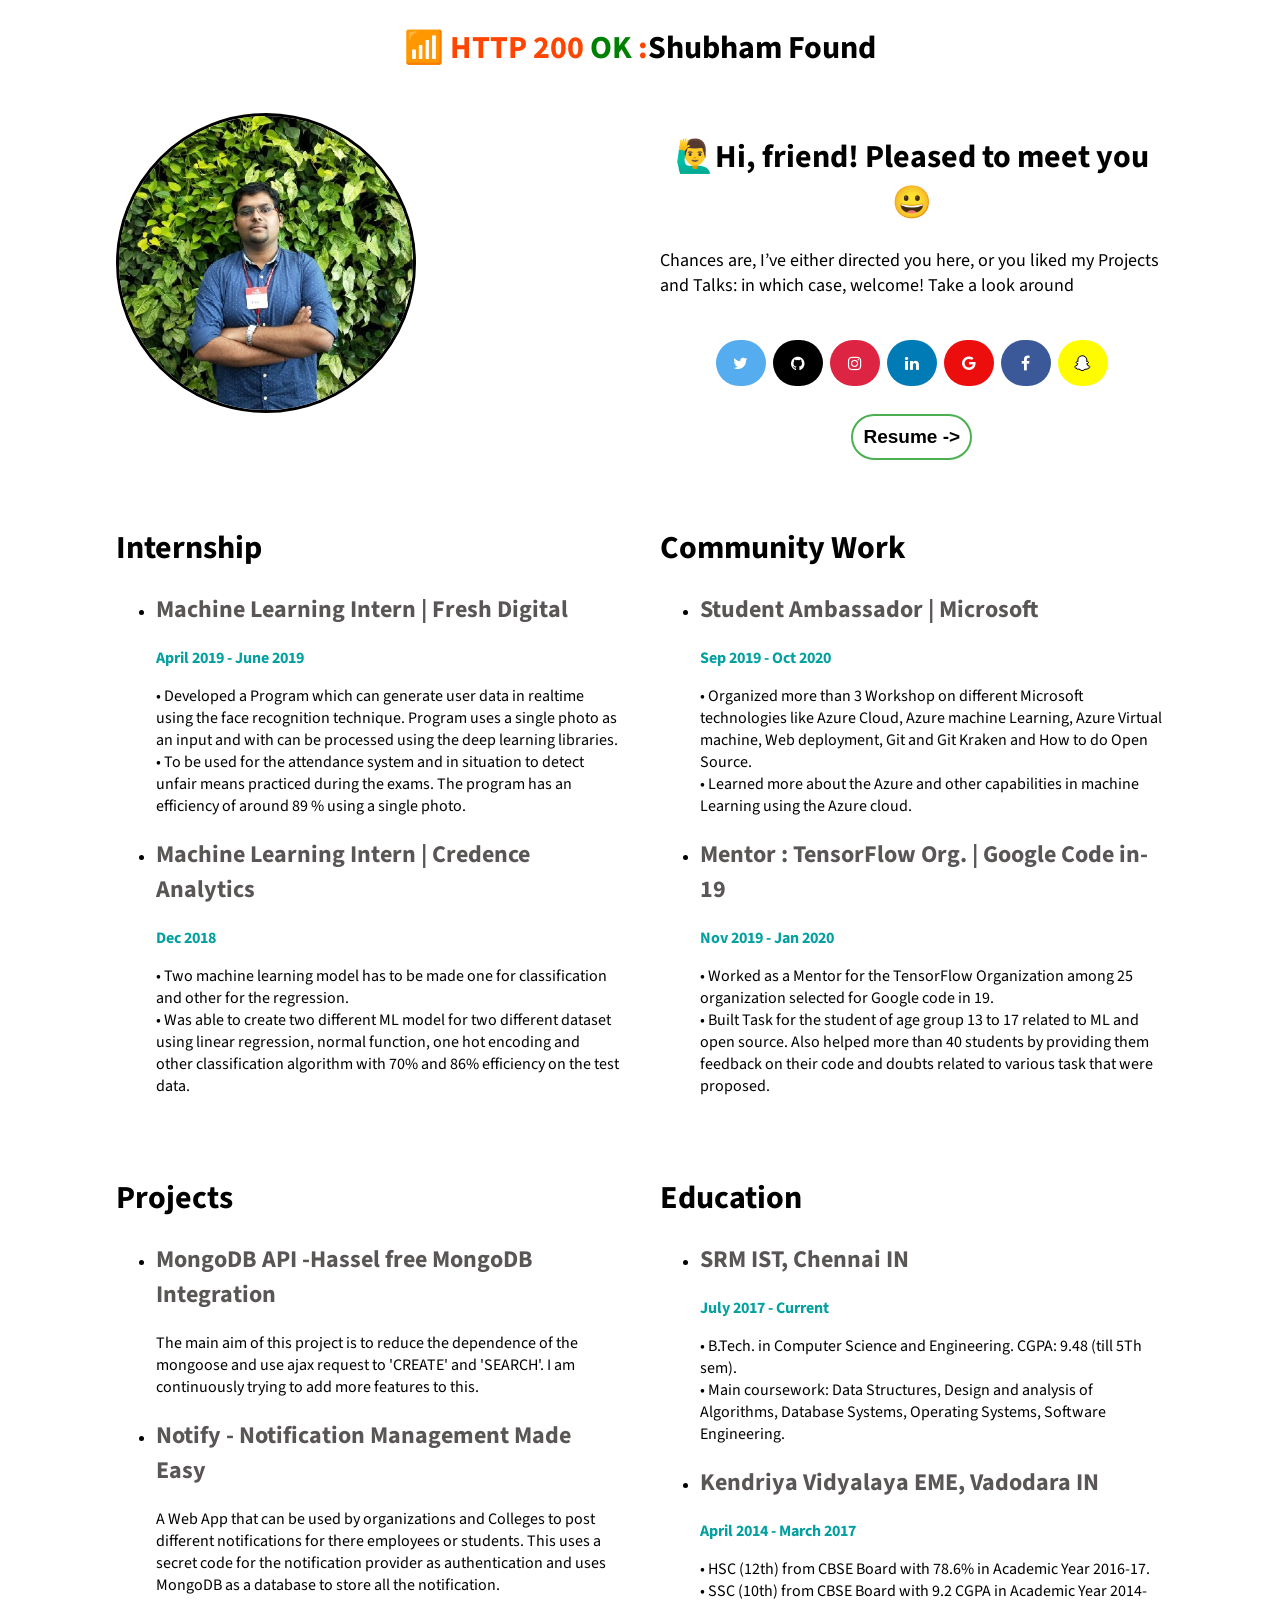
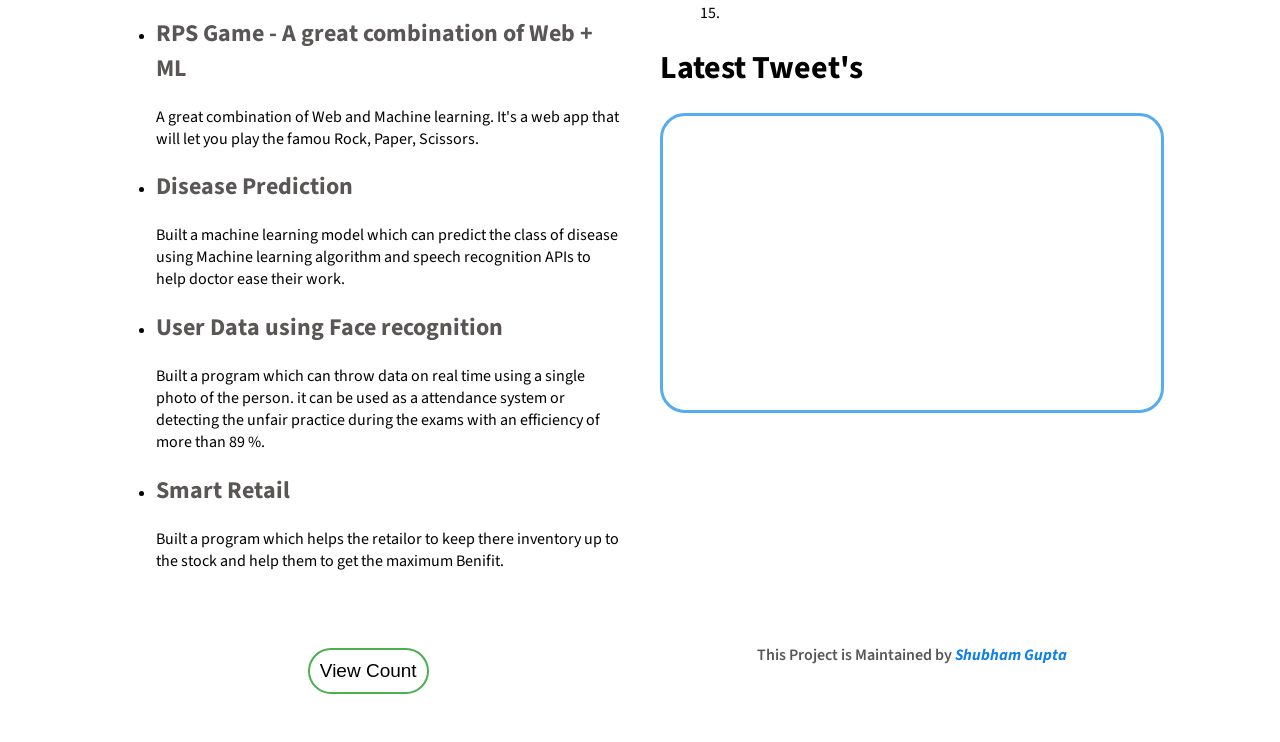
==== index.html @ 0e06b1d6 "Changes in the ui" ====
<!DOCTYPE html>
<html lang="en">

<head>
    <title> Shubham Gupta </title>
    <!-- meta tags-->
    <meta charset="UTF-8">
    <meta name="viewport" content="width=device-width, initial-scale=1.0">
    <meta name="google-site-verification" content="a5UndEMAn6W5lJwBcgR5Ch7mLyBsdJVBFI-fOVjQwQM" />
    <meta name="keywords"
        content="web development, web designing, Shubham Gupta, javascript, react, shubham15gupta09 , shubham15gupta9 , shubham15gupta0 ">
    <meta property="og:image" content="image-main.png">
    <meta name="author" content="Shubham Gupta">
    <meta property="og:title" content="Shubham Gupta" />
    <meta property="og:url" content="index.html" />
    <meta property="og:image" content="image-main.png" />
    <meta property="og:site_name" content="Shubham Gupta" />
    <meta property="og:description" content="Portfolio" />
    <!-- links-->
    <link rel="shortcut icon" href="images/image-main.png" type="image/x-icon">
    <link href="img/favicon.ico" type="image/x-icon" rel="shortcut icon" />
    <link rel="stylesheet" href="style.css" />
    <link rel="preconnect" href="https://fonts.gstatic.com">
    <link rel="stylesheet" href="https://cdnjs.cloudflare.com/ajax/libs/font-awesome/4.7.0/css/font-awesome.min.css" />
    <link rel="stylesheet"
        href="https://fonts.googleapis.com/css2?family=Source+Sans+Pro:ital,wght@0,200;0,300;0,400;0,600;0,700;0,900;1,200;1,300;1,400;1,600;1,700;1,900&display=swap" />
    <!-- scripts-->
    <script src="script.js"></script>
    <script async src="https://platform.twitter.com/widgets.js" charset="utf-8"></script>
</head>

<body>
    <div class="main">
        <!-- heading -->
        <div class="head">
            <h1><span style="color: orangered;">📶 HTTP 200 <span style="color: green;">OK</span> :</span>Shubham Found
            </h1>
        </div>
        <!-- Row ! -->
        <div class="row">
            <div class="column">
                <img class="image-main" src="image-main.png" alt="Shubham's Image" />
            </div>
            <div class="column">
                <div class="row">
                    <h1 style="align-items: center;text-align: center;" class="hi-firend">🙋‍♂️Hi, friend! Pleased to
                        meet you 😀</h1>
                    <p style="font-size: large;">Chances are, I’ve either directed you here, or you liked my Projects
                        and Talks: in
                        which case, welcome! Take a
                        look around</p>
                    <br />
                </div>
                <div class="row" style="align-items: center;text-align: center;">
                    <a href="https://twitter.com/shubham15gupta0" target="_blank" class="fa fa-twitter"></a>
                    <a href="https://github.com/shubham15gupta09" target="_blank" class="fa fa-github"></a>
                    <a href="https://www.instagram.com/shubham15gupta09/?hl=en" target="_blank"
                        class="fa fa-instagram"></a>
                    <a href="https://www.linkedin.com/in/shubham15gupta09/" target="_blank" class="fa fa-linkedin"></a>
                    <a href="mailto:shubham15gupta09@gmail.com" target="_blank" class="fa fa-google"></a>
                    <a href="https://www.facebook.com/shubham15gupta09/" target="_blank" class="fa fa-facebook"></a>
                    <a href="https://www.snapchat.com/add/shubham15gupta9" target="_blank"
                        class="fa fa-snapchat-ghost"></a>
                </div>
                <br />
                <div class="row" style="align-items: center;text-align: center;">
                    <a href="https://drive.google.com/file/d/1I-P7HNdcO9Sr2K6dnHz8FF6pgOJkamLp/view?usp=sharing"><button
                            target="_blank" class="button button1"><b>Resume -></b></button></a>
                </div>
            </div>
        </div>
        <!-- Row 2 -->
        <div class="row">
            <div class="column">
                <h1><b>Internship</b></h1>
                <ul>
                    <li>
                        <h2 class="p-head">Machine Learning Intern | Fresh Digital</h2>
                        <p class=" p-date"><b>April 2019 - June 2019</b></p>
                        <p>
                            • Developed a Program which can generate user data in realtime using the face
                            recognition technique.
                            Program uses a single photo as an input and with can be processed using the deep
                            learning
                            libraries.<br />• To be used for the attendance system and in situation to detect unfair
                            means practiced
                            during the exams. The program has an efficiency of around 89 % using a single photo.
                        </p>
                    </li>
                    <li>
                        <h2 class="p-head">Machine Learning Intern | Credence Analytics</h2>
                        <p class=" p-date"><b>Dec 2018</b></p>
                        <p>
                            • Two machine learning model has to be made one for classification
                            and other for the regression. <br />• Was able to create two
                            different ML model for two different dataset using linear
                            regression, normal function, one hot encoding and other
                            classification algorithm with 70% and 86% efficiency on the test
                            data.
                        </p>
                    </li>
                </ul>
            </div>
            <div class="column">
                <h1><b>Community Work</b></h1>
                <ul>
                    <li>
                        <h2 class="p-head">Student Ambassador | Microsoft</h2>
                        <p class=" p-date"><b>Sep 2019 - Oct 2020</b></p>
                        <p>
                            • Organized more than 3 Workshop on different Microsoft technologies
                            like Azure Cloud, Azure machine Learning, Azure Virtual machine, Web
                            deployment, Git and Git Kraken and How to do Open Source.<br />•
                            Learned more about the Azure and other capabilities in machine
                            Learning using the Azure cloud.
                        </p>
                    </li>
                    <li>
                        <h2 class="p-head">Mentor : TensorFlow Org. | Google Code in-19</h2>
                        <p class=" p-date"><b>Nov 2019 - Jan 2020</b></p>
                        <p>
                            • Worked as a Mentor for the TensorFlow Organization among 25
                            organization selected for Google code in 19.<br />• Built Task for
                            the student of age group 13 to 17 related to ML and open source.
                            Also helped more than 40 students by providing them feedback on
                            their code and doubts related to various task that were proposed.
                        </p>
                    </li>
                </ul>
            </div>
        </div>
        <!-- Row 3 -->
        <div class="row">
            <div class="column">
                <h1><b>Projects</b></h1>
                <ul>
                    <li>
                        <h2 class="p-head">MongoDB API -Hassel free MongoDB Integration </h2>
                        <p> The main aim of this project is to reduce the dependence of the mongoose and use ajax
                            request
                            to 'CREATE' and 'SEARCH'. I am continuously trying to add more features to this. </p>
                    </li>
                    <li>
                        <h2 class="p-head">Notify - Notification Management Made Easy</h2>
                        <p> A Web App that can be used by organizations and Colleges to post different notifications
                            for
                            there
                            employees or students. This uses a secret code for the notification provider as
                            authentication and uses
                            MongoDB as a database to store all the notification.</p>
                    </li>
                    <li>
                        <h2 class="p-head">RPS Game - A great combination of Web + ML</h2>
                        <p> A great combination of Web and Machine learning. It's a web app that will let you play
                            the
                            famou
                            Rock, Paper, Scissors.</p>
                    </li>
                    <li>
                        <h2 class="p-head">Disease Prediction </h2>
                        <p> Built a machine learning model which can predict the class of disease using Machine
                            learning
                            algorithm and speech recognition APIs to help doctor ease their work.</p>
                    </li>
                    <li>
                        <h2 class="p-head">User Data using Face recognition</h2>
                        <p> Built a program which can throw data on real time using a single photo of the person. it
                            can
                            be used as a
                            attendance system or detecting the unfair practice during the exams with an efficiency
                            of
                            more than 89 %.
                        </p>
                    </li>
                    <li>
                        <h2 class="p-head">Smart Retail</h2>
                        <p> Built a program which helps the retailor to keep there inventory up to the stock and
                            help
                            them to get the
                            maximum Benifit.</p>
                </ul>
            </div>
            <div class="column">
                <h1><b>Education</b></h1>
                <ul>
                    <li>
                        <h2 class="p-head">SRM IST, Chennai IN</h2>
                        <p class=" p-date"><b>July 2017 - Current</b></p>
                        <p>• B.Tech. in Computer Science and Engineering. CGPA: 9.48 (till 5Th sem).
                            <br>• Main coursework: Data Structures, Design and analysis of Algorithms, Database
                            Systems,
                            Operating Systems, Software Engineering.
                        </p>
                    </li>
                    <li>
                        <h2 class="p-head">Kendriya Vidyalaya EME, Vadodara IN</h2>
                        <p class=" p-date"><b>April 2014 - March 2017</b></p>
                        <p>• HSC (12th) from CBSE Board with 78.6% in Academic Year 2016-17.
                            <br>• SSC (10th) from CBSE Board with 9.2 CGPA in Academic Year 2014-15.</p>
                    </li>
                </ul>
                <h1><b>Latest Tweet's</b></h1>
                <div class="tweet tweet-condition-left">
                    <br>
                    <a class="twitter-timeline" href="https://twitter.com/shubham15gupta0" data-tweet-limit="10"
                        data-width="560"></a>
                </div>
            </div>
        </div>
        <!-- foot -->
        <div class="row foot">
            <div class="column">
                <div id="views" style=" font-weight: 600;text-align: center;">
                    <p class="p-head "><button onclick="fetchView()" class="button button1">View
                            Count</button></p>
                </div>
            </div>
            <div class="column">
                <p><span class="p-head" style="font-weight: 600;"><b></b>This Project is Maintained by
                        </b></span>
                    <span style="color:  rgb(18, 128, 231);"><i><b>Shubham Gupta</b></i></span>
                </p>
            </div>
        </div>
    </div>
</body>

</html>
---- style.css ----
@import url("https://fonts.googleapis.com/css2?family=Source+Sans+Pro:ital,wght@0,200;0,300;0,400;0,600;0,700;0,900;1,200;1,300;1,400;1,600;1,700;1,900&display=swap");

* {
  box-sizing: border-box;
}

html {
  scroll-behavior: smooth;
}

.p-date {
  color: rgb(2, 160, 160);
}

.p-head {
  color: rgb(90, 86, 86);
}

.head,
.foot {
  text-align: center;
}

.main {
  font-family: "Source Sans Pro", sans-serif;
  margin-left: 7%;
  margin-right: 7%;
  margin-top: 2%;
}

.column {
  float: left;
  width: 50%;
  padding: 20px;
  height: auto;
  align-items: center;
}

.row:after {
  content: "";
  display: table;
  clear: both;
}

.fa {
  padding: 15px;
  font-size: 20px;
  width: 50px;
  border-radius: 50px;
  text-align: center;
  text-decoration: none;
  margin: 2px 2px;
}

.fa:hover {
  opacity: 0.7;
}

.fa-facebook {
  background: #3b5998;
  color: white;
}
.fa-snapchat-ghost {
  background: #fffc00;
  color: white;
  text-shadow: -1px 0 black, 0 1px black, 1px 0 black, 0 -1px black;
}
.fa-twitter {
  background: #55acee;
  color: white;
}
.fa-google {
  background: #ec0d0d;
  color: white;
}
.fa-github {
  background: black;
  color: white;
}
.fa-linkedin {
  background: #007bb5;
  color: white;
}
.fa-instagram {
  background: rgb(221, 36, 67);
  color: white;
}
.image-main {
  width: 300px;
  border-radius: 50%;
  display: table-cell;
  vertical-align: middle;
  text-align: center;
  border: 3px solid black;
}
.button {
  background-color: #4caf50;
  border: none;
  color: white;
  padding: 10px 10px;
  text-align: center;
  text-decoration: none;
  display: inline-block;
  font-size: 19px;
  margin: 4px 2px;
  transition-duration: 0.4s;
  cursor: pointer;
}
.button1 {
  background-color: white;
  color: black;
  border-radius: 50px;
  border: 2px solid #4caf50;
}
.button1:hover {
  background-color: #4caf50;
  color: white;
}
.tweet {
  overflow-y: scroll;
  align-items: center;
  text-align: center;
  border-radius: 25px;
  overflow-y: scroll;
  border: 3px solid #55acee;
  height: 300px;
  width: auto;
  -ms-overflow-style: none;
  scrollbar-width: none;
}

.tweet::-webkit-scrollbar {
  display: none;
}

.tweet-condition-right {
  display: none;
}

.loader {
  border: 2px solid #f3f3f3;
  border-radius: 50%;
  border-top: 5px solid #3498db;
  width: 20px;
  height: 20px;
  -webkit-animation: spin 2s linear infinite;
  animation: spin 2s linear infinite;
}

@-webkit-keyframes spin {
  0% {
    -webkit-transform: rotate(0deg);
  }

  100% {
    -webkit-transform: rotate(360deg);
  }
}

@keyframes spin {
  0% {
    transform: rotate(0deg);
  }

  100% {
    transform: rotate(360deg);
  }
}

@media screen and (max-width: 600px) {
  .column {
    width: 100%;
  }

  .head {
    font-size: small;
  }

  .fa {
    padding: 10px;
    font-size: 15px;
    width: 40px;
    border-radius: 50px;
    text-align: center;
    text-decoration: none;
    margin: 2px 2px;
  }
  .hi-firend {
    font-size: x-large;
  }
  .main {
    margin-left: 2px;
    margin-right: 2px;
    margin-top: 1%;
  }
}
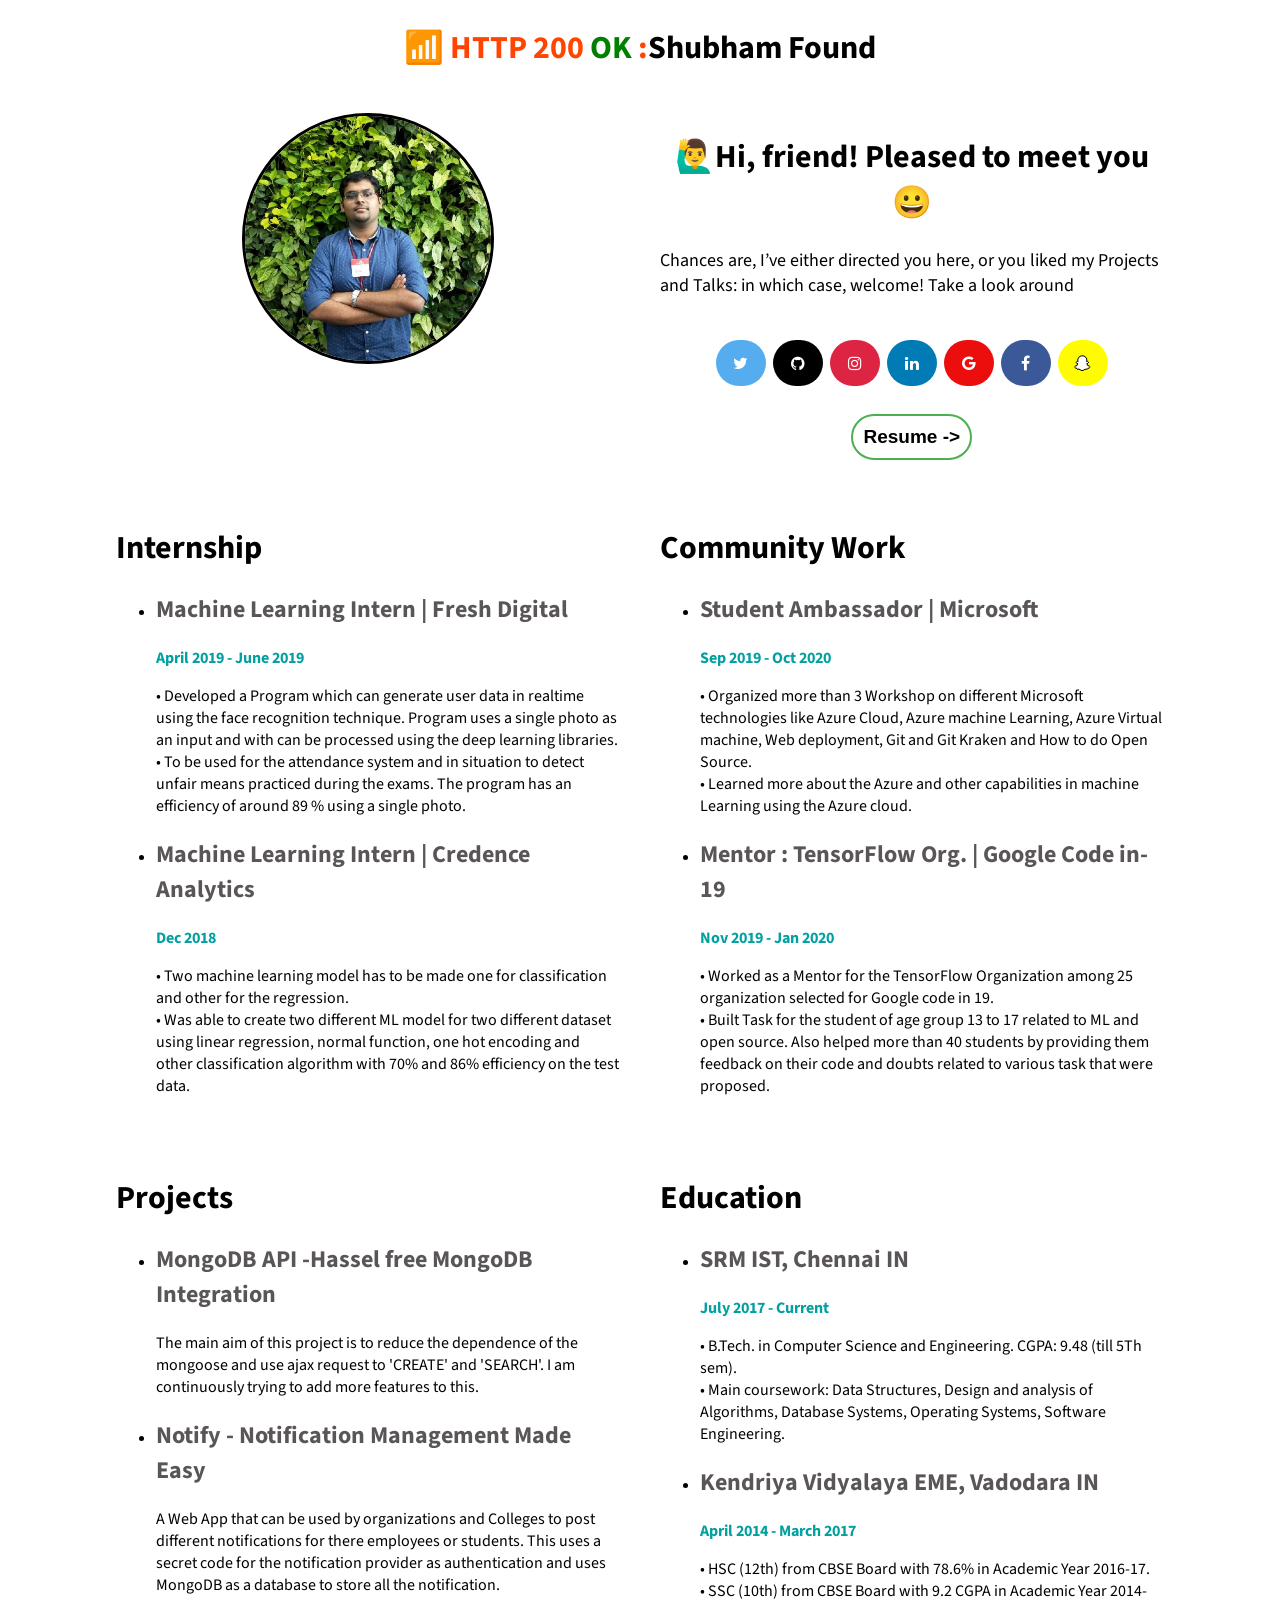
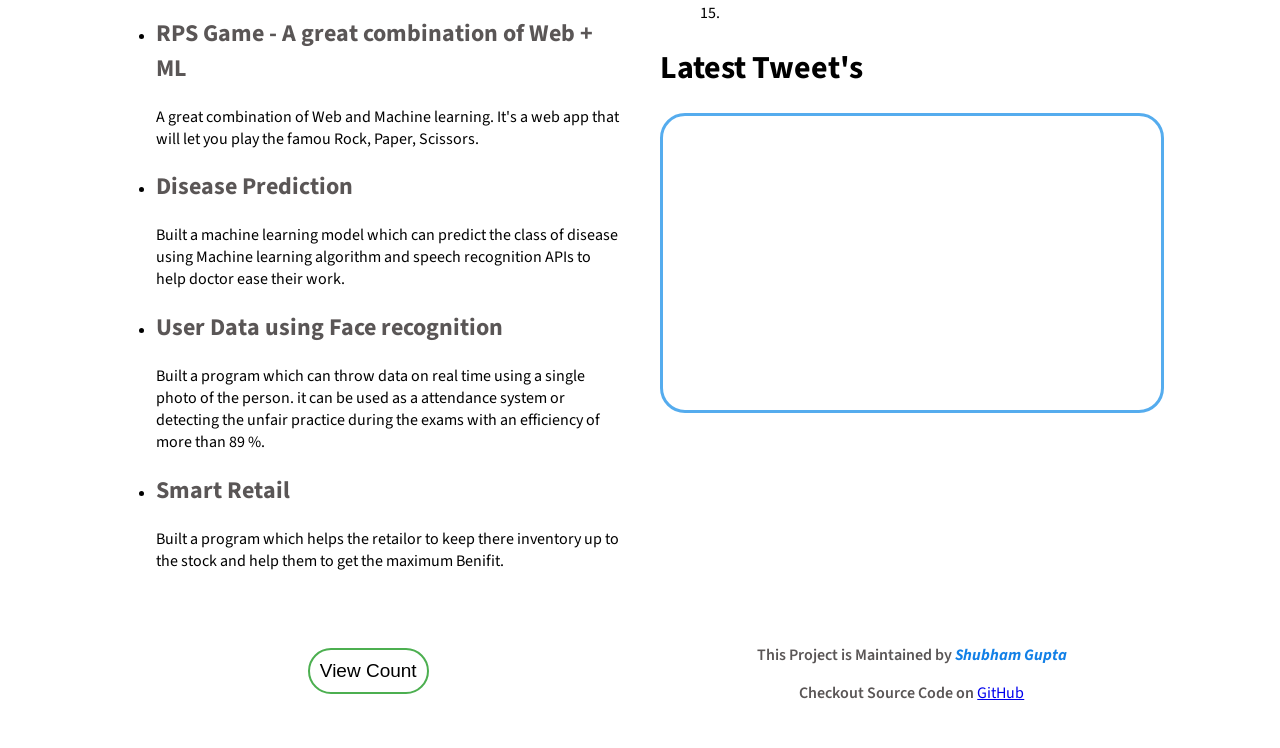
==== commit 4217a55c: "changes the last div" ====
--- a/index.html
+++ b/index.html
@@ -220,6 +220,11 @@
                         </b></span>
                     <span style="color:  rgb(18, 128, 231);"><i><b>Shubham Gupta</b></i></span>
                 </p>
+                <p><span class="p-head" style="font-weight: 600;"><b></b>Checkout Source Code on
+                        </b></span>
+                    <span style="color:  rgb(18, 128, 231);"><a href="https://github.com/shubham15gupta09/myWebsite"
+                            target="_blank">GitHub</a></span>
+                </p>
             </div>
         </div>
     </div>
--- a/style.css
+++ b/style.css
@@ -86,11 +86,11 @@
   color: white;
 }
 .image-main {
-  width: 300px;
   border-radius: 50%;
-  display: table-cell;
-  vertical-align: middle;
-  text-align: center;
+  display: block;
+  width: 50%;
+  margin-left: auto;
+  margin-right: auto;
   border: 3px solid black;
 }
 .button {
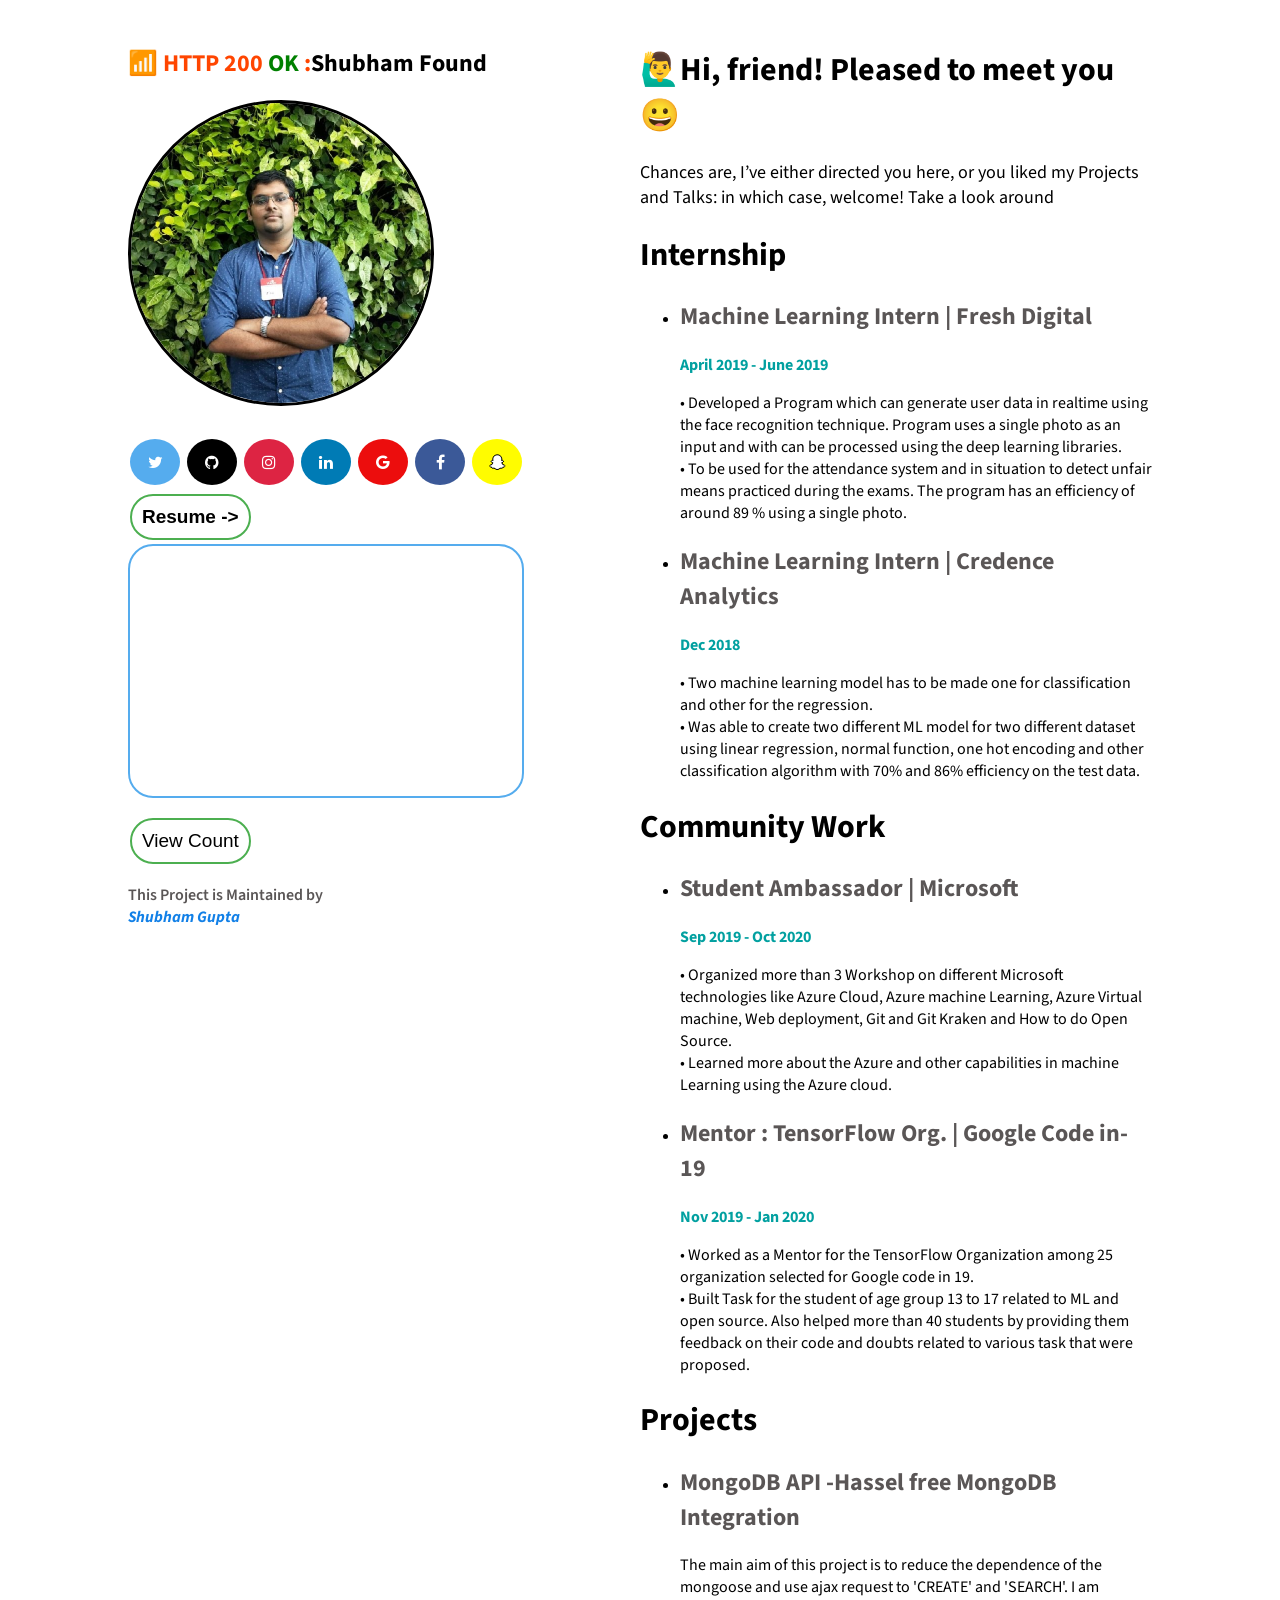
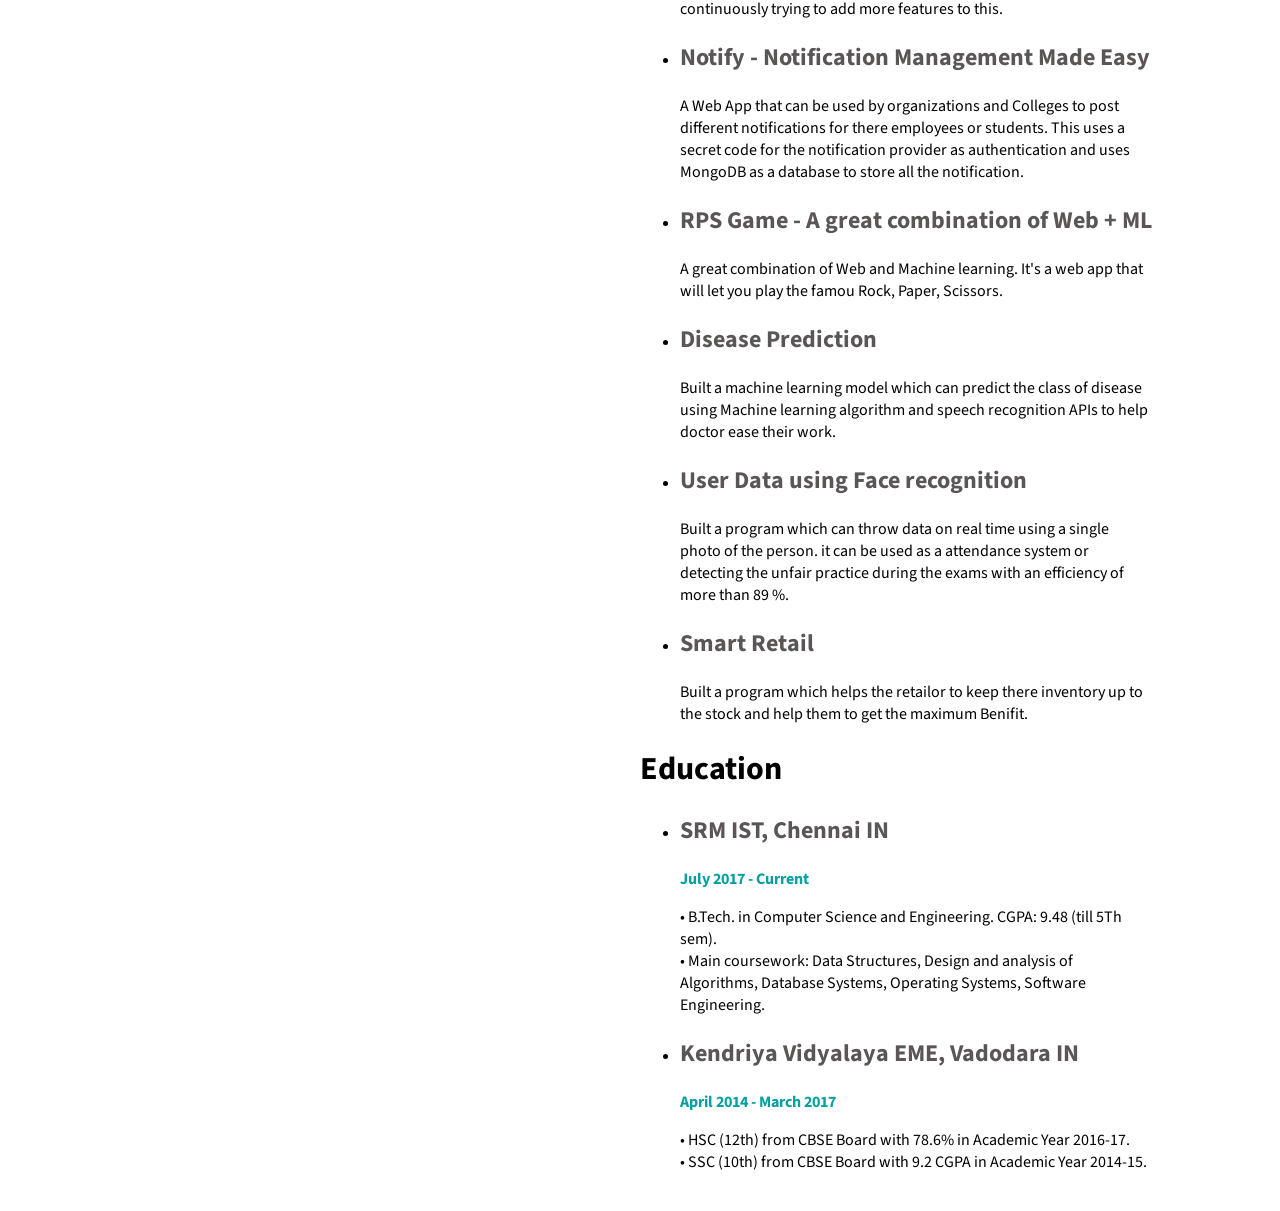
==== commit e6108750: "reverse back to old one" ====
--- a/index.html
+++ b/index.html
@@ -1,233 +1,234 @@
 <!DOCTYPE html>
-<html lang="en">
 
 <head>
-    <title> Shubham Gupta </title>
-    <!-- meta tags-->
-    <meta charset="UTF-8">
-    <meta name="viewport" content="width=device-width, initial-scale=1.0">
-    <meta name="google-site-verification" content="a5UndEMAn6W5lJwBcgR5Ch7mLyBsdJVBFI-fOVjQwQM" />
-    <meta name="keywords"
-        content="web development, web designing, Shubham Gupta, javascript, react, shubham15gupta09 , shubham15gupta9 , shubham15gupta0 ">
-    <meta property="og:image" content="image-main.png">
-    <meta name="author" content="Shubham Gupta">
-    <meta property="og:title" content="Shubham Gupta" />
-    <meta property="og:url" content="index.html" />
-    <meta property="og:image" content="image-main.png" />
-    <meta property="og:site_name" content="Shubham Gupta" />
-    <meta property="og:description" content="Portfolio" />
-    <!-- links-->
-    <link rel="shortcut icon" href="images/image-main.png" type="image/x-icon">
-    <link href="img/favicon.ico" type="image/x-icon" rel="shortcut icon" />
-    <link rel="stylesheet" href="style.css" />
-    <link rel="preconnect" href="https://fonts.gstatic.com">
-    <link rel="stylesheet" href="https://cdnjs.cloudflare.com/ajax/libs/font-awesome/4.7.0/css/font-awesome.min.css" />
-    <link rel="stylesheet"
-        href="https://fonts.googleapis.com/css2?family=Source+Sans+Pro:ital,wght@0,200;0,300;0,400;0,600;0,700;0,900;1,200;1,300;1,400;1,600;1,700;1,900&display=swap" />
-    <!-- scripts-->
-    <script src="script.js"></script>
-    <script async src="https://platform.twitter.com/widgets.js" charset="utf-8"></script>
+  <title> Shubham Gupta </title>
+  <meta charset="UTF-8">
+  <meta name="viewport" content="width=device-width, initial-scale=1.0">
+  <meta name="google-site-verification" content="a5UndEMAn6W5lJwBcgR5Ch7mLyBsdJVBFI-fOVjQwQM" />
+  <link rel="shortcut icon" href="images/image-main.png" type="image/x-icon">
+  <meta name="keywords"
+    content="web development, web designing, Shubham Gupta, javascript, react, freelancer, bengaluru, pune , india ">
+  <meta property="og:image" content="image-main.png">
+  <meta name="author" content="Shubham Gupta">
+  <meta property="og:title" content="Shubham Gupta" />
+  <meta property="og:url" content="index.html" />
+  <meta property="og:image" content="images/image-main.png" />
+  <meta property="og:site_name" content="Shubham Gupta" />
+  <meta property="og:description" content="Portfolio" />
+  <script src="./scripts/script.js"></script>
+  <link href="img/favicon.ico" type="image/x-icon" rel="shortcut icon" />
+  <link rel="stylesheet" href="styles/style.css" />
+  <link rel="preconnect" href="https://fonts.gstatic.com">
+  <link rel="stylesheet" href="https://cdnjs.cloudflare.com/ajax/libs/font-awesome/4.7.0/css/font-awesome.min.css" />
+  <link rel="stylesheet"
+    href="https://fonts.googleapis.com/css2?family=Source+Sans+Pro:ital,wght@0,200;0,300;0,400;0,600;0,700;0,900;1,200;1,300;1,400;1,600;1,700;1,900&display=swap" />
+  <script async src="https://platform.twitter.com/widgets.js" charset="utf-8"></script>
 </head>
 
 <body>
-    <div class="main">
-        <!-- heading -->
-        <div class="head">
-            <h1><span style="color: orangered;">📶 HTTP 200 <span style="color: green;">OK</span> :</span>Shubham Found
-            </h1>
-        </div>
-        <!-- Row ! -->
-        <div class="row">
-            <div class="column">
-                <img class="image-main" src="image-main.png" alt="Shubham's Image" />
-            </div>
-            <div class="column">
-                <div class="row">
-                    <h1 style="align-items: center;text-align: center;" class="hi-firend">🙋‍♂️Hi, friend! Pleased to
-                        meet you 😀</h1>
-                    <p style="font-size: large;">Chances are, I’ve either directed you here, or you liked my Projects
-                        and Talks: in
-                        which case, welcome! Take a
-                        look around</p>
-                    <br />
-                </div>
-                <div class="row" style="align-items: center;text-align: center;">
-                    <a href="https://twitter.com/shubham15gupta0" target="_blank" class="fa fa-twitter"></a>
-                    <a href="https://github.com/shubham15gupta09" target="_blank" class="fa fa-github"></a>
-                    <a href="https://www.instagram.com/shubham15gupta09/?hl=en" target="_blank"
-                        class="fa fa-instagram"></a>
-                    <a href="https://www.linkedin.com/in/shubham15gupta09/" target="_blank" class="fa fa-linkedin"></a>
-                    <a href="mailto:shubham15gupta09@gmail.com" target="_blank" class="fa fa-google"></a>
-                    <a href="https://www.facebook.com/shubham15gupta09/" target="_blank" class="fa fa-facebook"></a>
-                    <a href="https://www.snapchat.com/add/shubham15gupta9" target="_blank"
-                        class="fa fa-snapchat-ghost"></a>
-                </div>
-                <br />
-                <div class="row" style="align-items: center;text-align: center;">
-                    <a href="https://drive.google.com/file/d/1I-P7HNdcO9Sr2K6dnHz8FF6pgOJkamLp/view?usp=sharing"><button
-                            target="_blank" class="button button1"><b>Resume -></b></button></a>
-                </div>
-            </div>
-        </div>
-        <!-- Row 2 -->
-        <div class="row">
-            <div class="column">
-                <h1><b>Internship</b></h1>
-                <ul>
-                    <li>
-                        <h2 class="p-head">Machine Learning Intern | Fresh Digital</h2>
-                        <p class=" p-date"><b>April 2019 - June 2019</b></p>
-                        <p>
-                            • Developed a Program which can generate user data in realtime using the face
-                            recognition technique.
-                            Program uses a single photo as an input and with can be processed using the deep
-                            learning
-                            libraries.<br />• To be used for the attendance system and in situation to detect unfair
-                            means practiced
-                            during the exams. The program has an efficiency of around 89 % using a single photo.
-                        </p>
-                    </li>
-                    <li>
-                        <h2 class="p-head">Machine Learning Intern | Credence Analytics</h2>
-                        <p class=" p-date"><b>Dec 2018</b></p>
-                        <p>
-                            • Two machine learning model has to be made one for classification
-                            and other for the regression. <br />• Was able to create two
-                            different ML model for two different dataset using linear
-                            regression, normal function, one hot encoding and other
-                            classification algorithm with 70% and 86% efficiency on the test
-                            data.
-                        </p>
-                    </li>
-                </ul>
-            </div>
-            <div class="column">
-                <h1><b>Community Work</b></h1>
-                <ul>
-                    <li>
-                        <h2 class="p-head">Student Ambassador | Microsoft</h2>
-                        <p class=" p-date"><b>Sep 2019 - Oct 2020</b></p>
-                        <p>
-                            • Organized more than 3 Workshop on different Microsoft technologies
-                            like Azure Cloud, Azure machine Learning, Azure Virtual machine, Web
-                            deployment, Git and Git Kraken and How to do Open Source.<br />•
-                            Learned more about the Azure and other capabilities in machine
-                            Learning using the Azure cloud.
-                        </p>
-                    </li>
-                    <li>
-                        <h2 class="p-head">Mentor : TensorFlow Org. | Google Code in-19</h2>
-                        <p class=" p-date"><b>Nov 2019 - Jan 2020</b></p>
-                        <p>
-                            • Worked as a Mentor for the TensorFlow Organization among 25
-                            organization selected for Google code in 19.<br />• Built Task for
-                            the student of age group 13 to 17 related to ML and open source.
-                            Also helped more than 40 students by providing them feedback on
-                            their code and doubts related to various task that were proposed.
-                        </p>
-                    </li>
-                </ul>
-            </div>
-        </div>
-        <!-- Row 3 -->
-        <div class="row">
-            <div class="column">
-                <h1><b>Projects</b></h1>
-                <ul>
-                    <li>
-                        <h2 class="p-head">MongoDB API -Hassel free MongoDB Integration </h2>
-                        <p> The main aim of this project is to reduce the dependence of the mongoose and use ajax
-                            request
-                            to 'CREATE' and 'SEARCH'. I am continuously trying to add more features to this. </p>
-                    </li>
-                    <li>
-                        <h2 class="p-head">Notify - Notification Management Made Easy</h2>
-                        <p> A Web App that can be used by organizations and Colleges to post different notifications
-                            for
-                            there
-                            employees or students. This uses a secret code for the notification provider as
-                            authentication and uses
-                            MongoDB as a database to store all the notification.</p>
-                    </li>
-                    <li>
-                        <h2 class="p-head">RPS Game - A great combination of Web + ML</h2>
-                        <p> A great combination of Web and Machine learning. It's a web app that will let you play
-                            the
-                            famou
-                            Rock, Paper, Scissors.</p>
-                    </li>
-                    <li>
-                        <h2 class="p-head">Disease Prediction </h2>
-                        <p> Built a machine learning model which can predict the class of disease using Machine
-                            learning
-                            algorithm and speech recognition APIs to help doctor ease their work.</p>
-                    </li>
-                    <li>
-                        <h2 class="p-head">User Data using Face recognition</h2>
-                        <p> Built a program which can throw data on real time using a single photo of the person. it
-                            can
-                            be used as a
-                            attendance system or detecting the unfair practice during the exams with an efficiency
-                            of
-                            more than 89 %.
-                        </p>
-                    </li>
-                    <li>
-                        <h2 class="p-head">Smart Retail</h2>
-                        <p> Built a program which helps the retailor to keep there inventory up to the stock and
-                            help
-                            them to get the
-                            maximum Benifit.</p>
-                </ul>
-            </div>
-            <div class="column">
-                <h1><b>Education</b></h1>
-                <ul>
-                    <li>
-                        <h2 class="p-head">SRM IST, Chennai IN</h2>
-                        <p class=" p-date"><b>July 2017 - Current</b></p>
-                        <p>• B.Tech. in Computer Science and Engineering. CGPA: 9.48 (till 5Th sem).
-                            <br>• Main coursework: Data Structures, Design and analysis of Algorithms, Database
-                            Systems,
-                            Operating Systems, Software Engineering.
-                        </p>
-                    </li>
-                    <li>
-                        <h2 class="p-head">Kendriya Vidyalaya EME, Vadodara IN</h2>
-                        <p class=" p-date"><b>April 2014 - March 2017</b></p>
-                        <p>• HSC (12th) from CBSE Board with 78.6% in Academic Year 2016-17.
-                            <br>• SSC (10th) from CBSE Board with 9.2 CGPA in Academic Year 2014-15.</p>
-                    </li>
-                </ul>
-                <h1><b>Latest Tweet's</b></h1>
-                <div class="tweet tweet-condition-left">
-                    <br>
-                    <a class="twitter-timeline" href="https://twitter.com/shubham15gupta0" data-tweet-limit="10"
-                        data-width="560"></a>
-                </div>
-            </div>
-        </div>
-        <!-- foot -->
-        <div class="row foot">
-            <div class="column">
-                <div id="views" style=" font-weight: 600;text-align: center;">
-                    <p class="p-head "><button onclick="fetchView()" class="button button1">View
-                            Count</button></p>
-                </div>
-            </div>
-            <div class="column">
-                <p><span class="p-head" style="font-weight: 600;"><b></b>This Project is Maintained by
-                        </b></span>
-                    <span style="color:  rgb(18, 128, 231);"><i><b>Shubham Gupta</b></i></span>
-                </p>
-                <p><span class="p-head" style="font-weight: 600;"><b></b>Checkout Source Code on
-                        </b></span>
-                    <span style="color:  rgb(18, 128, 231);"><a href="https://github.com/shubham15gupta09/myWebsite"
-                            target="_blank">GitHub</a></span>
-                </p>
-            </div>
-        </div>
-    </div>
+  <!--Left content - start-->
+  <div class="left">
+    <!--About - start-->
+    <div class="about">
+      <h2>
+        <span style="color: orangered;">📶 HTTP 200 <span style="color: green;">OK</span> :</span>Shubham Found
+      </h2>
+    </div>
+    <!--About - ends-->
+    <!--Image - start-->
+    <div class="image">
+      <img class="image-main" src="images/image-main.png" alt="Shubham's Image" />
+    </div>
+    <!--Image - ends-->
+    <br>
+    <!--contact - start-->
+    <div class="contact">
+      <a href="https://twitter.com/shubham15gupta0" target="_blank" class="fa fa-twitter"></a>
+      <a href="https://github.com/shubham15gupta09" target="_blank" class="fa fa-github"></a>
+      <a href="https://www.instagram.com/shubham15gupta09/?hl=en" target="_blank" class="fa fa-instagram"></a>
+      <a href="https://www.linkedin.com/in/shubham15gupta09/" target="_blank" class="fa fa-linkedin"></a>
+      <a href="mailto:shubham15gupta09@gmail.com" class="fa fa-google"></a>
+      <a href="https://www.facebook.com/shubham15gupta09/" class="fa fa-facebook"></a>
+      <a href="https://www.snapchat.com/add/shubham15gupta9" class="fa fa-snapchat-ghost"></a>
+      <br>
+      <a href="https://drive.google.com/file/d/1I-P7HNdcO9Sr2K6dnHz8FF6pgOJkamLp/view?usp=sharing"><button
+          target="_blank" class="button button1"><b>Resume -></b></button></a>
+    </div>
+    <!--contact - ends-->
+
+    <!--Tweet start-->
+    <div class="tweet tweet-condition-left">
+      <br>
+      <a class="twitter-timeline" href="https://twitter.com/shubham15gupta0" data-tweet-limit="10" data-width="399"></a>
+      <br>
+    </div>
+    <!--Tweet ends-->
+    <!--manage start-->
+    <div class="manage-left">
+      <div id="views" style=" font-weight: 600;">
+        <p class="p-head "><button onclick="fetchView()" class="button button1">View Count</button></p>
+      </div>
+      <p><span class="p-head" style="font-weight: 600;"><b></b>This Project is Maintained by </b></span>
+        <br /><span style="color:  rgb(18, 128, 231);"><i><b>Shubham Gupta</b></i></span>
+      </p>
+    </div>
+    <!--manage ends-->
+
+  </div>
+  <!--Left content - ends-->
+  <!------------------------------------------------------------------->
+  <!-- right content - starts-->
+  <div class="right">
+    <!--about - ends-->
+    <div class="about">
+      <h1>🙋‍♂️Hi, friend! Pleased to meet you 😀</h1>
+      <p style="font-size: large;">Chances are, I’ve either directed you here, or you liked my Projects and Talks: in
+        which case, welcome! Take a
+        look around</p>
+    </div>
+    <!--about - ends-->
+    <!--Internship - start-->
+    <div class="internship">
+      <h1><b>Internship</b></h1>
+      <ul>
+        <li>
+          <h2 class="p-head">Machine Learning Intern | Fresh Digital</h2>
+          <p class=" p-date"><b>April 2019 - June 2019</b></p>
+          <p>
+            • Developed a Program which can generate user data in realtime using the face recognition technique.
+            Program uses a single photo as an input and with can be processed using the deep learning
+            libraries.<br />• To be used for the attendance system and in situation to detect unfair means practiced
+            during the exams. The program has an efficiency of around 89 % using a single photo.
+          </p>
+        </li>
+        <li>
+          <h2 class="p-head">Machine Learning Intern | Credence Analytics</h2>
+          <p class=" p-date"><b>Dec 2018</b></p>
+          <p>
+            • Two machine learning model has to be made one for classification
+            and other for the regression. <br />• Was able to create two
+            different ML model for two different dataset using linear
+            regression, normal function, one hot encoding and other
+            classification algorithm with 70% and 86% efficiency on the test
+            data.
+          </p>
+        </li>
+      </ul>
+    </div>
+    <!--Internship - ends-->
+    <!--Community Work - start-->
+    <div class="community">
+      <h1><b>Community Work</b></h1>
+      <ul>
+        <li>
+          <h2 class="p-head">Student Ambassador | Microsoft</h2>
+          <p class=" p-date"><b>Sep 2019 - Oct 2020</b></p>
+          <p>
+            • Organized more than 3 Workshop on different Microsoft technologies
+            like Azure Cloud, Azure machine Learning, Azure Virtual machine, Web
+            deployment, Git and Git Kraken and How to do Open Source.<br />•
+            Learned more about the Azure and other capabilities in machine
+            Learning using the Azure cloud.
+          </p>
+        </li>
+        <li>
+          <h2 class="p-head">Mentor : TensorFlow Org. | Google Code in-19</h2>
+          <p class=" p-date"><b>Nov 2019 - Jan 2020</b></p>
+          <p>
+            • Worked as a Mentor for the TensorFlow Organization among 25
+            organization selected for Google code in 19.<br />• Built Task for
+            the student of age group 13 to 17 related to ML and open source.
+            Also helped more than 40 students by providing them feedback on
+            their code and doubts related to various task that were proposed.
+          </p>
+        </li>
+      </ul>
+    </div>
+    <!--Community Work - ends-->
+    <!--Project - start-->
+    <div class="project">
+      <h1><b>Projects</b></h1>
+      <ul>
+        <li>
+          <h2 class="p-head">MongoDB API -Hassel free MongoDB Integration </h2>
+          <p> The main aim of this project is to reduce the dependence of the mongoose and use ajax request
+            to 'CREATE' and 'SEARCH'. I am continuously trying to add more features to this. </p>
+        </li>
+        <li>
+          <h2 class="p-head">Notify - Notification Management Made Easy</h2>
+          <p> A Web App that can be used by organizations and Colleges to post different notifications for there
+            employees or students. This uses a secret code for the notification provider as authentication and uses
+            MongoDB as a database to store all the notification.</p>
+        </li>
+        <li>
+          <h2 class="p-head">RPS Game - A great combination of Web + ML</h2>
+          <p> A great combination of Web and Machine learning. It's a web app that will let you play the famou
+            Rock, Paper, Scissors.</p>
+        </li>
+        <li>
+          <h2 class="p-head">Disease Prediction </h2>
+          <p> Built a machine learning model which can predict the class of disease using Machine learning
+            algorithm and speech recognition APIs to help doctor ease their work.</p>
+        </li>
+        <li>
+          <h2 class="p-head">User Data using Face recognition</h2>
+          <p> Built a program which can throw data on real time using a single photo of the person. it can be used as a
+            attendance system or detecting the unfair practice during the exams with an efficiency of more than 89 %.
+          </p>
+        </li>
+        <li>
+          <h2 class="p-head">Smart Retail</h2>
+          <p> Built a program which helps the retailor to keep there inventory up to the stock and help them to get the
+            maximum Benifit.</p>
+      </ul>
+    </div>
+    <!--Project- ends-->
+    <!--Education - start-->
+    <div class="education">
+      <h1><b>Education</b></h1>
+      <ul>
+        <li>
+          <h2 class="p-head">SRM IST, Chennai IN</h2>
+          <p class=" p-date"><b>July 2017 - Current</b></p>
+          <p>• B.Tech. in Computer Science and Engineering. CGPA: 9.48 (till 5Th sem).
+            <br>• Main coursework: Data Structures, Design and analysis of Algorithms, Database Systems,
+            Operating Systems, Software Engineering.
+          </p>
+        </li>
+        <li>
+          <h2 class="p-head">Kendriya Vidyalaya EME, Vadodara IN</h2>
+          <p class=" p-date"><b>April 2014 - March 2017</b></p>
+          <p>• HSC (12th) from CBSE Board with 78.6% in Academic Year 2016-17.
+            <br>• SSC (10th) from CBSE Board with 9.2 CGPA in Academic Year 2014-15.</p>
+        </li>
+      </ul>
+    </div>
+    <!--Education - ends-->
+    <!--Tweet start-->
+    <div class="tweet-condition-right">
+      <h1><b>Latest Tweet's</b></h1>
+      <div class="tweet tweet-condition-right">
+        <a class="twitter-timeline" href="https://twitter.com/shubham15gupta0" data-tweet-limit="10"
+          data-width="399"></a>
+      </div>
+    </div>
+    <!--Tweet ends-->
+    <br />
+    <!--manage start-->
+    <div class="manage-right">
+      <div id="views" style=" font-weight: 600;">
+        <p class="p-head "><button onclick="fetchView()" class="button button1">View Count</button></p>
+      </div>
+      <p><span class="p-head" style="font-weight: 600;"><b></b>This Project is Maintained by </b></span>
+        <br /><span style="color:  rgb(18, 128, 231);"><i><b>Shubham Gupta</b></i></span>
+      </p>
+    </div>
+    <!--manage ends-->
+  </div>
+  <!-- right content - ends-->
+  <button onclick="topFunction()" id="myBtn" title="Go to top">Top</button>
+  <script src="./scripts/script.js"></script>
+  <br />
 </body>
 
 </html>
--- a/styles/style.css
+++ b/styles/style.css
@@ -0,0 +1,219 @@
+@import url("https://fonts.googleapis.com/css2?family=Source+Sans+Pro:ital,wght@0,200;0,300;0,400;0,600;0,700;0,900;1,200;1,300;1,400;1,600;1,700;1,900&display=swap");
+
+html {
+  scroll-behavior: smooth;
+}
+body {
+  font-family: "Source Sans Pro", sans-serif;
+  margin-top: 2%;
+  margin-left: 10%;
+  margin-right: 10%;
+}
+.left {
+  float: left;
+}
+.right {
+  float: right;
+  width: 50%;
+}
+.image-main {
+  width: 300px;
+  border-radius: 50%;
+  border: 3px solid black;
+}
+.ul {
+  line-height: 1em;
+}
+.fa {
+  padding: 15px;
+  font-size: 70px;
+  width: 20px;
+  text-align: center;
+  text-decoration: none;
+  margin: 5px 2px;
+  border-radius: 80%;
+}
+.fa:hover {
+  opacity: 0.7;
+}
+.fa-facebook {
+  background: #3b5998;
+  color: white;
+}
+.fa-snapchat-ghost {
+  background: #fffc00;
+  color: white;
+  text-shadow: -1px 0 black, 0 1px black, 1px 0 black, 0 -1px black;
+}
+.fa-twitter {
+  background: #55acee;
+  color: white;
+}
+.fa-google {
+  background: #ec0d0d;
+  color: white;
+}
+.fa-github {
+  background: black;
+  color: white;
+}
+.fa-linkedin {
+  background: #007bb5;
+  color: white;
+}
+.fa-instagram {
+  background: rgb(221, 36, 67);
+  color: white;
+}
+.p-date {
+  color: rgb(2, 160, 160);
+}
+.p-head {
+  color: rgb(90, 86, 86);
+}
+.button {
+  background-color: #4caf50;
+  border: none;
+  color: white;
+  padding: 10px 10px;
+  text-align: center;
+  text-decoration: none;
+  display: inline-block;
+  font-size: 19px;
+  margin: 4px 2px;
+  transition-duration: 0.4s;
+  cursor: pointer;
+}
+.button1 {
+  background-color: white;
+  color: black;
+  border-radius: 50px;
+  border: 2px solid #4caf50;
+}
+.button1:hover {
+  background-color: #4caf50;
+  color: white;
+}
+.tweet {
+  overflow-y: scroll;
+  align-items: center;
+  border-radius: 25px;
+  overflow-y: scroll;
+  border: 2px solid #55acee;
+  height: 250px;
+  -ms-overflow-style: none; /* IE and Edge */
+  scrollbar-width: none; /* Firefox */
+}
+.tweet::-webkit-scrollbar {
+  display: none; /* Chrome */
+}
+.tweet-condition-right {
+  display: none;
+}
+.manage-right {
+  display: none;
+}
+#myBtn {
+  display: none;
+  position: fixed;
+  bottom: 20px;
+  right: 30px;
+  z-index: 99;
+  font-size: 18px;
+  border: 2px solid black;
+  outline: none;
+  background-color: red;
+  color: white;
+  cursor: pointer;
+  padding: 10px;
+  border-radius: 4px;
+}
+@media screen and (max-width: 600px) {
+  body {
+    margin-top: 1%;
+    margin-left: 15px;
+    margin-right: 15px;
+  }
+  .left {
+    display: inline-block;
+  }
+  .right {
+    float: left;
+    width: 100%;
+  }
+  .fa {
+    padding: 12px;
+    font-size: 50px;
+    width: 18px;
+    margin: 5px 2px;
+    border-radius: 60%;
+  }
+  .ul {
+    line-height: 120%;
+  }
+  .manage-left {
+    display: none;
+  }
+  .manage-right {
+    display: inline-block;
+  }
+  .tweet-condition-left {
+    display: none;
+  }
+  .tweet-condition-right {
+    display: inline-block;
+  }
+  #myBtn {
+    font-size: 14px;
+    padding: 12px;
+    border-radius: 40px;
+    bottom: 20px;
+    right: 20px;
+  }
+}
+
+.loader {
+  border: 2px solid #f3f3f3;
+  border-radius: 50%;
+  border-top: 2px solid #3498db;
+  width: 12px;
+  height: 12px;
+  -webkit-animation: spin 2s linear infinite; /* Safari */
+  animation: spin 2s linear infinite;
+}
+
+/* Safari */
+@-webkit-keyframes spin {
+  0% {
+    -webkit-transform: rotate(0deg);
+  }
+  100% {
+    -webkit-transform: rotate(360deg);
+  }
+}
+
+@keyframes spin {
+  0% {
+    transform: rotate(0deg);
+  }
+  100% {
+    transform: rotate(360deg);
+  }
+}
+
+@media screen and (min-width: 768px) and (max-width: 1124px) {
+  body {
+    zoom: 90%;
+    margin-top: 1%;
+    margin-left: 10px;
+    margin-right: 10px;
+  }
+  .left {
+    display: inline-block;
+    width: 48%;
+  }
+  .right {
+    float: left;
+    width: 48%;
+  }
+}
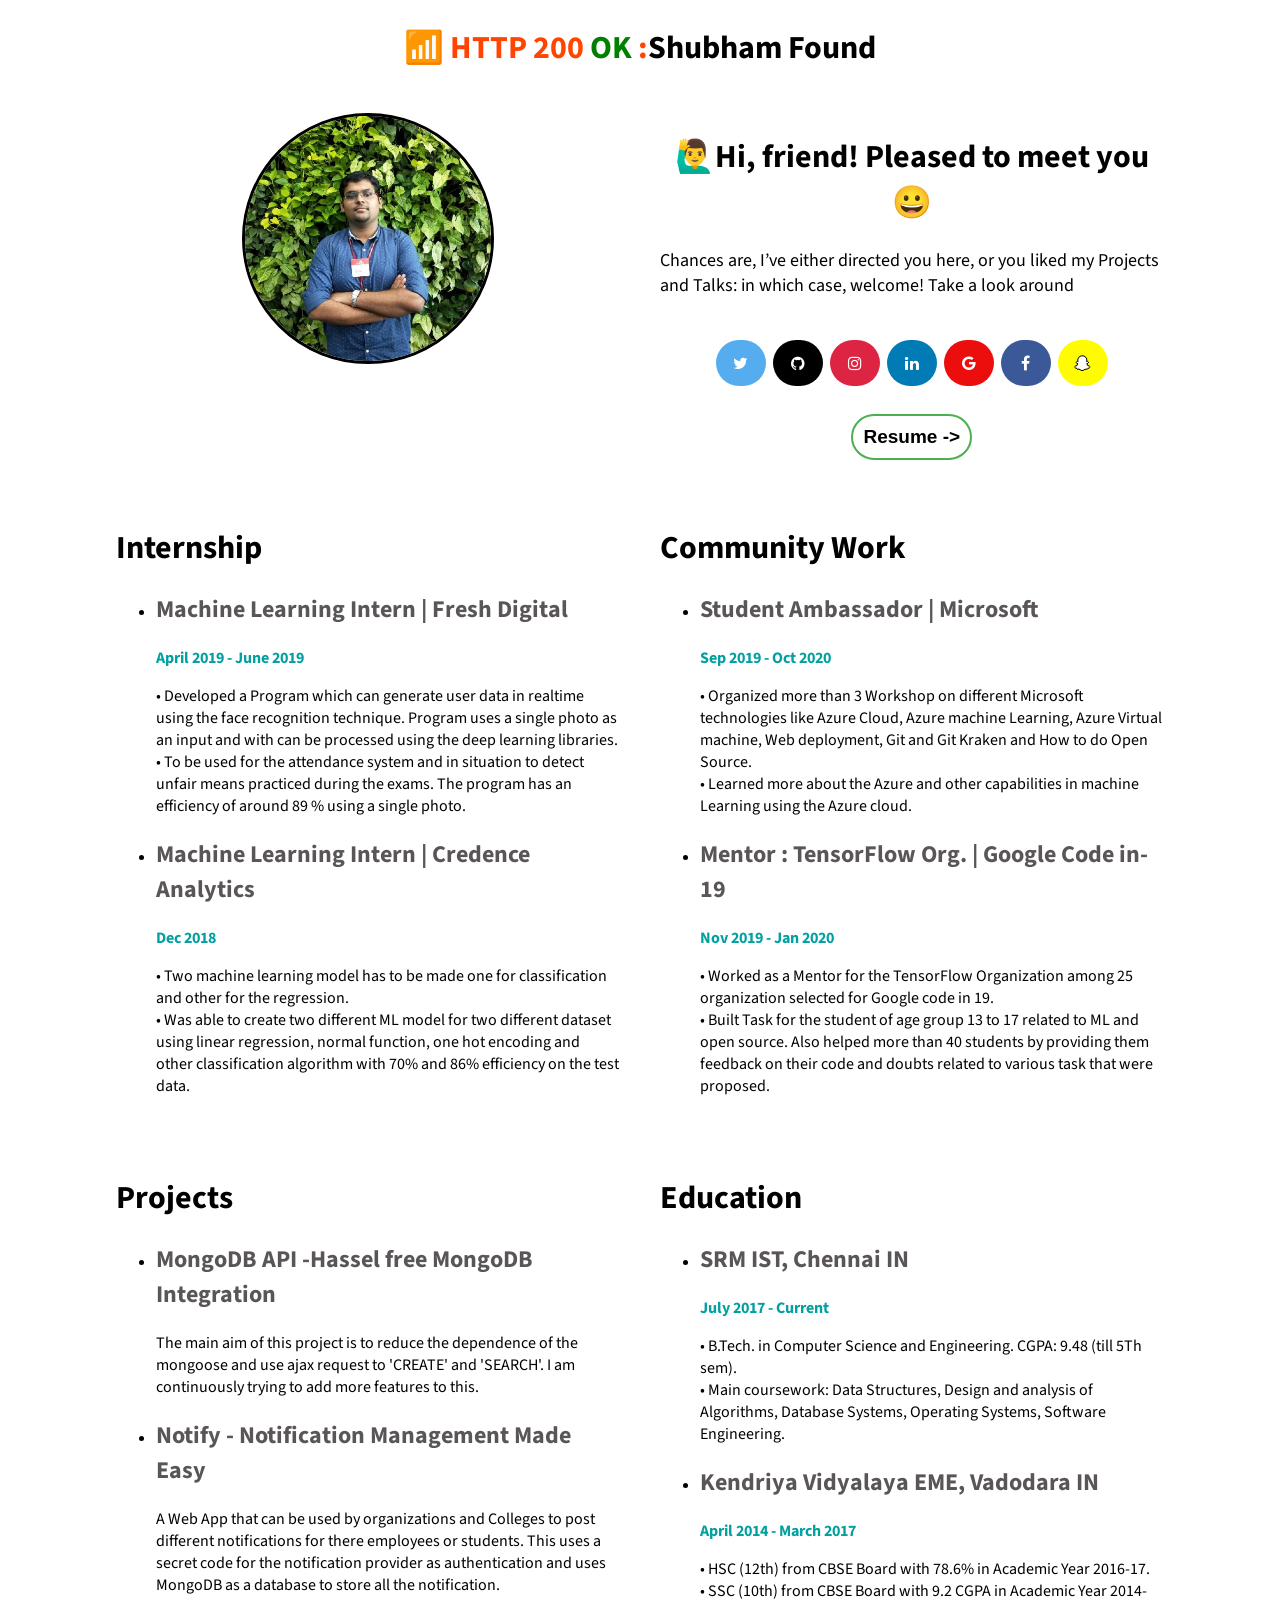
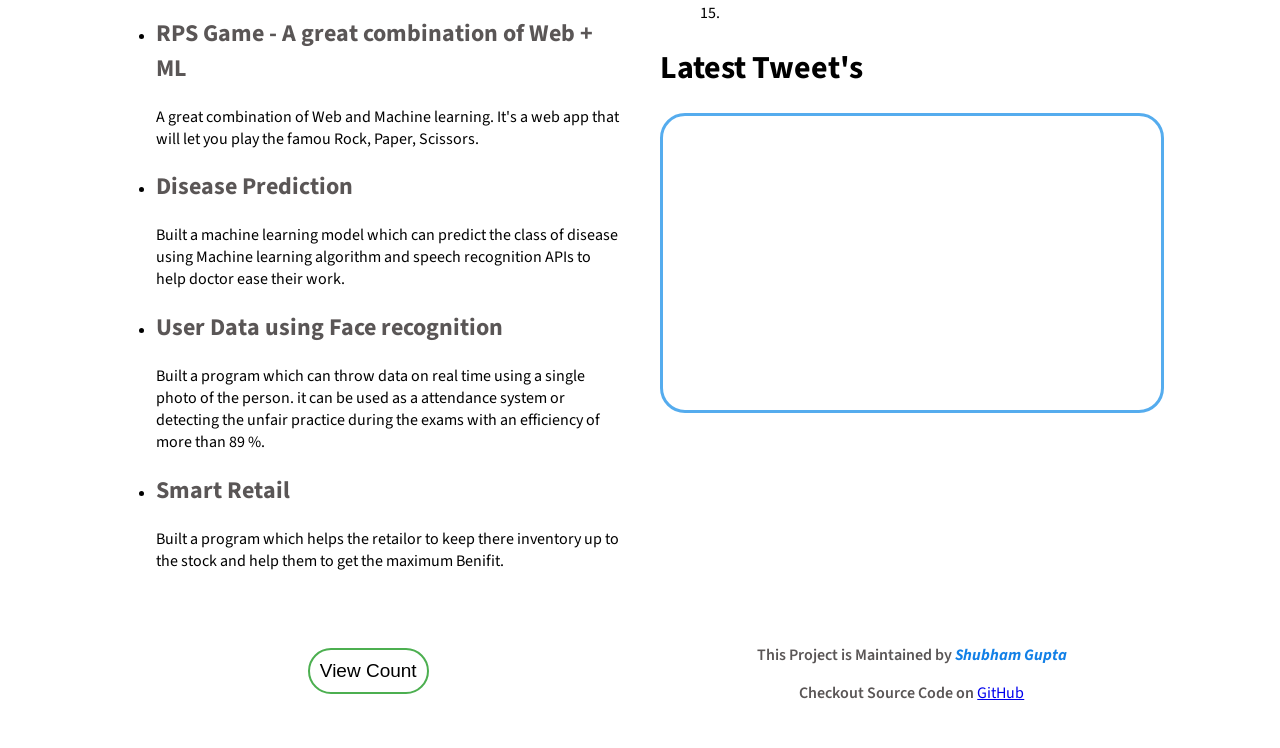
==== commit b4550935: "reverse back to the new design" ====
--- a/index.html
+++ b/index.html
@@ -1,234 +1,233 @@
 <!DOCTYPE html>
+<html lang="en">
 
 <head>
-  <title> Shubham Gupta </title>
-  <meta charset="UTF-8">
-  <meta name="viewport" content="width=device-width, initial-scale=1.0">
-  <meta name="google-site-verification" content="a5UndEMAn6W5lJwBcgR5Ch7mLyBsdJVBFI-fOVjQwQM" />
-  <link rel="shortcut icon" href="images/image-main.png" type="image/x-icon">
-  <meta name="keywords"
-    content="web development, web designing, Shubham Gupta, javascript, react, freelancer, bengaluru, pune , india ">
-  <meta property="og:image" content="image-main.png">
-  <meta name="author" content="Shubham Gupta">
-  <meta property="og:title" content="Shubham Gupta" />
-  <meta property="og:url" content="index.html" />
-  <meta property="og:image" content="images/image-main.png" />
-  <meta property="og:site_name" content="Shubham Gupta" />
-  <meta property="og:description" content="Portfolio" />
-  <script src="./scripts/script.js"></script>
-  <link href="img/favicon.ico" type="image/x-icon" rel="shortcut icon" />
-  <link rel="stylesheet" href="styles/style.css" />
-  <link rel="preconnect" href="https://fonts.gstatic.com">
-  <link rel="stylesheet" href="https://cdnjs.cloudflare.com/ajax/libs/font-awesome/4.7.0/css/font-awesome.min.css" />
-  <link rel="stylesheet"
-    href="https://fonts.googleapis.com/css2?family=Source+Sans+Pro:ital,wght@0,200;0,300;0,400;0,600;0,700;0,900;1,200;1,300;1,400;1,600;1,700;1,900&display=swap" />
-  <script async src="https://platform.twitter.com/widgets.js" charset="utf-8"></script>
+    <title> Shubham Gupta </title>
+    <!-- meta tags-->
+    <meta charset="UTF-8">
+    <meta name="viewport" content="width=device-width, initial-scale=1.0">
+    <meta name="google-site-verification" content="a5UndEMAn6W5lJwBcgR5Ch7mLyBsdJVBFI-fOVjQwQM" />
+    <meta name="keywords"
+        content="web development, web designing, Shubham Gupta, javascript, react, shubham15gupta09 , shubham15gupta9 , shubham15gupta0 ">
+    <meta property="og:image" content="image-main.png">
+    <meta name="author" content="Shubham Gupta">
+    <meta property="og:title" content="Shubham Gupta" />
+    <meta property="og:url" content="index.html" />
+    <meta property="og:image" content="image-main.png" />
+    <meta property="og:site_name" content="Shubham Gupta" />
+    <meta property="og:description" content="Portfolio" />
+    <!-- links-->
+    <link rel="shortcut icon" href="images/image-main.png" type="image/x-icon">
+    <link href="img/favicon.ico" type="image/x-icon" rel="shortcut icon" />
+    <link rel="stylesheet" href="style.css" />
+    <link rel="preconnect" href="https://fonts.gstatic.com">
+    <link rel="stylesheet" href="https://cdnjs.cloudflare.com/ajax/libs/font-awesome/4.7.0/css/font-awesome.min.css" />
+    <link rel="stylesheet"
+        href="https://fonts.googleapis.com/css2?family=Source+Sans+Pro:ital,wght@0,200;0,300;0,400;0,600;0,700;0,900;1,200;1,300;1,400;1,600;1,700;1,900&display=swap" />
+    <!-- scripts-->
+    <script src="script.js"></script>
+    <script async src="https://platform.twitter.com/widgets.js" charset="utf-8"></script>
 </head>
 
 <body>
-  <!--Left content - start-->
-  <div class="left">
-    <!--About - start-->
-    <div class="about">
-      <h2>
-        <span style="color: orangered;">📶 HTTP 200 <span style="color: green;">OK</span> :</span>Shubham Found
-      </h2>
+    <div class="main">
+        <!-- heading -->
+        <div class="head">
+            <h1><span style="color: orangered;">📶 HTTP 200 <span style="color: green;">OK</span> :</span>Shubham Found
+            </h1>
+        </div>
+        <!-- Row ! -->
+        <div class="row">
+            <div class="column">
+                <img class="image-main" src="image-main.png" alt="Shubham's Image" />
+            </div>
+            <div class="column">
+                <div class="row">
+                    <h1 style="align-items: center;text-align: center;" class="hi-firend">🙋‍♂️Hi, friend! Pleased to
+                        meet you 😀</h1>
+                    <p style="font-size: large;">Chances are, I’ve either directed you here, or you liked my Projects
+                        and Talks: in
+                        which case, welcome! Take a
+                        look around</p>
+                    <br />
+                </div>
+                <div class="row" style="align-items: center;text-align: center;">
+                    <a href="https://twitter.com/shubham15gupta0" target="_blank" class="fa fa-twitter"></a>
+                    <a href="https://github.com/shubham15gupta09" target="_blank" class="fa fa-github"></a>
+                    <a href="https://www.instagram.com/shubham15gupta09/?hl=en" target="_blank"
+                        class="fa fa-instagram"></a>
+                    <a href="https://www.linkedin.com/in/shubham15gupta09/" target="_blank" class="fa fa-linkedin"></a>
+                    <a href="mailto:shubham15gupta09@gmail.com" target="_blank" class="fa fa-google"></a>
+                    <a href="https://www.facebook.com/shubham15gupta09/" target="_blank" class="fa fa-facebook"></a>
+                    <a href="https://www.snapchat.com/add/shubham15gupta9" target="_blank"
+                        class="fa fa-snapchat-ghost"></a>
+                </div>
+                <br />
+                <div class="row" style="align-items: center;text-align: center;">
+                    <a href="https://drive.google.com/file/d/1I-P7HNdcO9Sr2K6dnHz8FF6pgOJkamLp/view?usp=sharing"><button
+                            target="_blank" class="button button1"><b>Resume -></b></button></a>
+                </div>
+            </div>
+        </div>
+        <!-- Row 2 -->
+        <div class="row">
+            <div class="column">
+                <h1><b>Internship</b></h1>
+                <ul>
+                    <li>
+                        <h2 class="p-head">Machine Learning Intern | Fresh Digital</h2>
+                        <p class=" p-date"><b>April 2019 - June 2019</b></p>
+                        <p>
+                            • Developed a Program which can generate user data in realtime using the face
+                            recognition technique.
+                            Program uses a single photo as an input and with can be processed using the deep
+                            learning
+                            libraries.<br />• To be used for the attendance system and in situation to detect unfair
+                            means practiced
+                            during the exams. The program has an efficiency of around 89 % using a single photo.
+                        </p>
+                    </li>
+                    <li>
+                        <h2 class="p-head">Machine Learning Intern | Credence Analytics</h2>
+                        <p class=" p-date"><b>Dec 2018</b></p>
+                        <p>
+                            • Two machine learning model has to be made one for classification
+                            and other for the regression. <br />• Was able to create two
+                            different ML model for two different dataset using linear
+                            regression, normal function, one hot encoding and other
+                            classification algorithm with 70% and 86% efficiency on the test
+                            data.
+                        </p>
+                    </li>
+                </ul>
+            </div>
+            <div class="column">
+                <h1><b>Community Work</b></h1>
+                <ul>
+                    <li>
+                        <h2 class="p-head">Student Ambassador | Microsoft</h2>
+                        <p class=" p-date"><b>Sep 2019 - Oct 2020</b></p>
+                        <p>
+                            • Organized more than 3 Workshop on different Microsoft technologies
+                            like Azure Cloud, Azure machine Learning, Azure Virtual machine, Web
+                            deployment, Git and Git Kraken and How to do Open Source.<br />•
+                            Learned more about the Azure and other capabilities in machine
+                            Learning using the Azure cloud.
+                        </p>
+                    </li>
+                    <li>
+                        <h2 class="p-head">Mentor : TensorFlow Org. | Google Code in-19</h2>
+                        <p class=" p-date"><b>Nov 2019 - Jan 2020</b></p>
+                        <p>
+                            • Worked as a Mentor for the TensorFlow Organization among 25
+                            organization selected for Google code in 19.<br />• Built Task for
+                            the student of age group 13 to 17 related to ML and open source.
+                            Also helped more than 40 students by providing them feedback on
+                            their code and doubts related to various task that were proposed.
+                        </p>
+                    </li>
+                </ul>
+            </div>
+        </div>
+        <!-- Row 3 -->
+        <div class="row">
+            <div class="column">
+                <h1><b>Projects</b></h1>
+                <ul>
+                    <li>
+                        <h2 class="p-head">MongoDB API -Hassel free MongoDB Integration </h2>
+                        <p> The main aim of this project is to reduce the dependence of the mongoose and use ajax
+                            request
+                            to 'CREATE' and 'SEARCH'. I am continuously trying to add more features to this. </p>
+                    </li>
+                    <li>
+                        <h2 class="p-head">Notify - Notification Management Made Easy</h2>
+                        <p> A Web App that can be used by organizations and Colleges to post different notifications
+                            for
+                            there
+                            employees or students. This uses a secret code for the notification provider as
+                            authentication and uses
+                            MongoDB as a database to store all the notification.</p>
+                    </li>
+                    <li>
+                        <h2 class="p-head">RPS Game - A great combination of Web + ML</h2>
+                        <p> A great combination of Web and Machine learning. It's a web app that will let you play
+                            the
+                            famou
+                            Rock, Paper, Scissors.</p>
+                    </li>
+                    <li>
+                        <h2 class="p-head">Disease Prediction </h2>
+                        <p> Built a machine learning model which can predict the class of disease using Machine
+                            learning
+                            algorithm and speech recognition APIs to help doctor ease their work.</p>
+                    </li>
+                    <li>
+                        <h2 class="p-head">User Data using Face recognition</h2>
+                        <p> Built a program which can throw data on real time using a single photo of the person. it
+                            can
+                            be used as a
+                            attendance system or detecting the unfair practice during the exams with an efficiency
+                            of
+                            more than 89 %.
+                        </p>
+                    </li>
+                    <li>
+                        <h2 class="p-head">Smart Retail</h2>
+                        <p> Built a program which helps the retailor to keep there inventory up to the stock and
+                            help
+                            them to get the
+                            maximum Benifit.</p>
+                </ul>
+            </div>
+            <div class="column">
+                <h1><b>Education</b></h1>
+                <ul>
+                    <li>
+                        <h2 class="p-head">SRM IST, Chennai IN</h2>
+                        <p class=" p-date"><b>July 2017 - Current</b></p>
+                        <p>• B.Tech. in Computer Science and Engineering. CGPA: 9.48 (till 5Th sem).
+                            <br>• Main coursework: Data Structures, Design and analysis of Algorithms, Database
+                            Systems,
+                            Operating Systems, Software Engineering.
+                        </p>
+                    </li>
+                    <li>
+                        <h2 class="p-head">Kendriya Vidyalaya EME, Vadodara IN</h2>
+                        <p class=" p-date"><b>April 2014 - March 2017</b></p>
+                        <p>• HSC (12th) from CBSE Board with 78.6% in Academic Year 2016-17.
+                            <br>• SSC (10th) from CBSE Board with 9.2 CGPA in Academic Year 2014-15.</p>
+                    </li>
+                </ul>
+                <h1><b>Latest Tweet's</b></h1>
+                <div class="tweet tweet-condition-left">
+                    <br>
+                    <a class="twitter-timeline" href="https://twitter.com/shubham15gupta0" data-tweet-limit="10"
+                        data-width="560"></a>
+                </div>
+            </div>
+        </div>
+        <!-- foot -->
+        <div class="row foot">
+            <div class="column">
+                <div id="views" style=" font-weight: 600;text-align: center;">
+                    <p class="p-head "><button onclick="fetchView()" class="button button1">View
+                            Count</button></p>
+                </div>
+            </div>
+            <div class="column">
+                <p><span class="p-head" style="font-weight: 600;"><b></b>This Project is Maintained by
+                        </b></span>
+                    <span style="color:  rgb(18, 128, 231);"><i><b>Shubham Gupta</b></i></span>
+                </p>
+                <p><span class="p-head" style="font-weight: 600;"><b></b>Checkout Source Code on
+                        </b></span>
+                    <span style="color:  rgb(18, 128, 231);"><a href="https://github.com/shubham15gupta09/myWebsite"
+                            target="_blank">GitHub</a></span>
+                </p>
+            </div>
+        </div>
     </div>
-    <!--About - ends-->
-    <!--Image - start-->
-    <div class="image">
-      <img class="image-main" src="images/image-main.png" alt="Shubham's Image" />
-    </div>
-    <!--Image - ends-->
-    <br>
-    <!--contact - start-->
-    <div class="contact">
-      <a href="https://twitter.com/shubham15gupta0" target="_blank" class="fa fa-twitter"></a>
-      <a href="https://github.com/shubham15gupta09" target="_blank" class="fa fa-github"></a>
-      <a href="https://www.instagram.com/shubham15gupta09/?hl=en" target="_blank" class="fa fa-instagram"></a>
-      <a href="https://www.linkedin.com/in/shubham15gupta09/" target="_blank" class="fa fa-linkedin"></a>
-      <a href="mailto:shubham15gupta09@gmail.com" class="fa fa-google"></a>
-      <a href="https://www.facebook.com/shubham15gupta09/" class="fa fa-facebook"></a>
-      <a href="https://www.snapchat.com/add/shubham15gupta9" class="fa fa-snapchat-ghost"></a>
-      <br>
-      <a href="https://drive.google.com/file/d/1I-P7HNdcO9Sr2K6dnHz8FF6pgOJkamLp/view?usp=sharing"><button
-          target="_blank" class="button button1"><b>Resume -></b></button></a>
-    </div>
-    <!--contact - ends-->
-
-    <!--Tweet start-->
-    <div class="tweet tweet-condition-left">
-      <br>
-      <a class="twitter-timeline" href="https://twitter.com/shubham15gupta0" data-tweet-limit="10" data-width="399"></a>
-      <br>
-    </div>
-    <!--Tweet ends-->
-    <!--manage start-->
-    <div class="manage-left">
-      <div id="views" style=" font-weight: 600;">
-        <p class="p-head "><button onclick="fetchView()" class="button button1">View Count</button></p>
-      </div>
-      <p><span class="p-head" style="font-weight: 600;"><b></b>This Project is Maintained by </b></span>
-        <br /><span style="color:  rgb(18, 128, 231);"><i><b>Shubham Gupta</b></i></span>
-      </p>
-    </div>
-    <!--manage ends-->
-
-  </div>
-  <!--Left content - ends-->
-  <!------------------------------------------------------------------->
-  <!-- right content - starts-->
-  <div class="right">
-    <!--about - ends-->
-    <div class="about">
-      <h1>🙋‍♂️Hi, friend! Pleased to meet you 😀</h1>
-      <p style="font-size: large;">Chances are, I’ve either directed you here, or you liked my Projects and Talks: in
-        which case, welcome! Take a
-        look around</p>
-    </div>
-    <!--about - ends-->
-    <!--Internship - start-->
-    <div class="internship">
-      <h1><b>Internship</b></h1>
-      <ul>
-        <li>
-          <h2 class="p-head">Machine Learning Intern | Fresh Digital</h2>
-          <p class=" p-date"><b>April 2019 - June 2019</b></p>
-          <p>
-            • Developed a Program which can generate user data in realtime using the face recognition technique.
-            Program uses a single photo as an input and with can be processed using the deep learning
-            libraries.<br />• To be used for the attendance system and in situation to detect unfair means practiced
-            during the exams. The program has an efficiency of around 89 % using a single photo.
-          </p>
-        </li>
-        <li>
-          <h2 class="p-head">Machine Learning Intern | Credence Analytics</h2>
-          <p class=" p-date"><b>Dec 2018</b></p>
-          <p>
-            • Two machine learning model has to be made one for classification
-            and other for the regression. <br />• Was able to create two
-            different ML model for two different dataset using linear
-            regression, normal function, one hot encoding and other
-            classification algorithm with 70% and 86% efficiency on the test
-            data.
-          </p>
-        </li>
-      </ul>
-    </div>
-    <!--Internship - ends-->
-    <!--Community Work - start-->
-    <div class="community">
-      <h1><b>Community Work</b></h1>
-      <ul>
-        <li>
-          <h2 class="p-head">Student Ambassador | Microsoft</h2>
-          <p class=" p-date"><b>Sep 2019 - Oct 2020</b></p>
-          <p>
-            • Organized more than 3 Workshop on different Microsoft technologies
-            like Azure Cloud, Azure machine Learning, Azure Virtual machine, Web
-            deployment, Git and Git Kraken and How to do Open Source.<br />•
-            Learned more about the Azure and other capabilities in machine
-            Learning using the Azure cloud.
-          </p>
-        </li>
-        <li>
-          <h2 class="p-head">Mentor : TensorFlow Org. | Google Code in-19</h2>
-          <p class=" p-date"><b>Nov 2019 - Jan 2020</b></p>
-          <p>
-            • Worked as a Mentor for the TensorFlow Organization among 25
-            organization selected for Google code in 19.<br />• Built Task for
-            the student of age group 13 to 17 related to ML and open source.
-            Also helped more than 40 students by providing them feedback on
-            their code and doubts related to various task that were proposed.
-          </p>
-        </li>
-      </ul>
-    </div>
-    <!--Community Work - ends-->
-    <!--Project - start-->
-    <div class="project">
-      <h1><b>Projects</b></h1>
-      <ul>
-        <li>
-          <h2 class="p-head">MongoDB API -Hassel free MongoDB Integration </h2>
-          <p> The main aim of this project is to reduce the dependence of the mongoose and use ajax request
-            to 'CREATE' and 'SEARCH'. I am continuously trying to add more features to this. </p>
-        </li>
-        <li>
-          <h2 class="p-head">Notify - Notification Management Made Easy</h2>
-          <p> A Web App that can be used by organizations and Colleges to post different notifications for there
-            employees or students. This uses a secret code for the notification provider as authentication and uses
-            MongoDB as a database to store all the notification.</p>
-        </li>
-        <li>
-          <h2 class="p-head">RPS Game - A great combination of Web + ML</h2>
-          <p> A great combination of Web and Machine learning. It's a web app that will let you play the famou
-            Rock, Paper, Scissors.</p>
-        </li>
-        <li>
-          <h2 class="p-head">Disease Prediction </h2>
-          <p> Built a machine learning model which can predict the class of disease using Machine learning
-            algorithm and speech recognition APIs to help doctor ease their work.</p>
-        </li>
-        <li>
-          <h2 class="p-head">User Data using Face recognition</h2>
-          <p> Built a program which can throw data on real time using a single photo of the person. it can be used as a
-            attendance system or detecting the unfair practice during the exams with an efficiency of more than 89 %.
-          </p>
-        </li>
-        <li>
-          <h2 class="p-head">Smart Retail</h2>
-          <p> Built a program which helps the retailor to keep there inventory up to the stock and help them to get the
-            maximum Benifit.</p>
-      </ul>
-    </div>
-    <!--Project- ends-->
-    <!--Education - start-->
-    <div class="education">
-      <h1><b>Education</b></h1>
-      <ul>
-        <li>
-          <h2 class="p-head">SRM IST, Chennai IN</h2>
-          <p class=" p-date"><b>July 2017 - Current</b></p>
-          <p>• B.Tech. in Computer Science and Engineering. CGPA: 9.48 (till 5Th sem).
-            <br>• Main coursework: Data Structures, Design and analysis of Algorithms, Database Systems,
-            Operating Systems, Software Engineering.
-          </p>
-        </li>
-        <li>
-          <h2 class="p-head">Kendriya Vidyalaya EME, Vadodara IN</h2>
-          <p class=" p-date"><b>April 2014 - March 2017</b></p>
-          <p>• HSC (12th) from CBSE Board with 78.6% in Academic Year 2016-17.
-            <br>• SSC (10th) from CBSE Board with 9.2 CGPA in Academic Year 2014-15.</p>
-        </li>
-      </ul>
-    </div>
-    <!--Education - ends-->
-    <!--Tweet start-->
-    <div class="tweet-condition-right">
-      <h1><b>Latest Tweet's</b></h1>
-      <div class="tweet tweet-condition-right">
-        <a class="twitter-timeline" href="https://twitter.com/shubham15gupta0" data-tweet-limit="10"
-          data-width="399"></a>
-      </div>
-    </div>
-    <!--Tweet ends-->
-    <br />
-    <!--manage start-->
-    <div class="manage-right">
-      <div id="views" style=" font-weight: 600;">
-        <p class="p-head "><button onclick="fetchView()" class="button button1">View Count</button></p>
-      </div>
-      <p><span class="p-head" style="font-weight: 600;"><b></b>This Project is Maintained by </b></span>
-        <br /><span style="color:  rgb(18, 128, 231);"><i><b>Shubham Gupta</b></i></span>
-      </p>
-    </div>
-    <!--manage ends-->
-  </div>
-  <!-- right content - ends-->
-  <button onclick="topFunction()" id="myBtn" title="Go to top">Top</button>
-  <script src="./scripts/script.js"></script>
-  <br />
 </body>
 
 </html>
--- a/style.css
+++ b/style.css
@@ -0,0 +1,218 @@
+@import url("https://fonts.googleapis.com/css2?family=Source+Sans+Pro:ital,wght@0,200;0,300;0,400;0,600;0,700;0,900;1,200;1,300;1,400;1,600;1,700;1,900&display=swap");
+
+* {
+  box-sizing: border-box;
+}
+
+html {
+  scroll-behavior: smooth;
+}
+
+.p-date {
+  color: rgb(2, 160, 160);
+}
+
+.p-head {
+  color: rgb(90, 86, 86);
+}
+
+.head,
+.foot {
+  text-align: center;
+}
+
+.main {
+  font-family: "Source Sans Pro", sans-serif;
+  margin-left: 7%;
+  margin-right: 7%;
+  margin-top: 2%;
+}
+
+.column {
+  float: left;
+  width: 50%;
+  padding: 20px;
+  height: auto;
+  align-items: center;
+}
+
+.row:after {
+  content: "";
+  display: table;
+  clear: both;
+}
+
+.fa {
+  padding: 15px;
+  font-size: 20px;
+  width: 50px;
+  border-radius: 50px;
+  text-align: center;
+  text-decoration: none;
+  margin: 2px 2px;
+}
+
+.fa:hover {
+  opacity: 0.7;
+}
+
+.fa-facebook {
+  background: #3b5998;
+  color: white;
+}
+
+.fa-snapchat-ghost {
+  background: #fffc00;
+  color: white;
+  text-shadow: -1px 0 black, 0 1px black, 1px 0 black, 0 -1px black;
+}
+
+.fa-twitter {
+  background: #55acee;
+  color: white;
+}
+
+.fa-google {
+  background: #ec0d0d;
+  color: white;
+}
+
+.fa-github {
+  background: black;
+  color: white;
+}
+
+.fa-linkedin {
+  background: #007bb5;
+  color: white;
+}
+
+.fa-instagram {
+  background: rgb(221, 36, 67);
+  color: white;
+}
+
+.image-main {
+  border-radius: 50%;
+  display: block;
+  width: 50%;
+  margin-left: auto;
+  margin-right: auto;
+  border: 3px solid black;
+}
+
+.button {
+  background-color: #4caf50;
+  border: none;
+  color: white;
+  padding: 10px 10px;
+  text-align: center;
+  text-decoration: none;
+  display: inline-block;
+  font-size: 19px;
+  margin: 4px 2px;
+  transition-duration: 0.4s;
+  cursor: pointer;
+}
+
+.button1 {
+  background-color: white;
+  color: black;
+  border-radius: 50px;
+  border: 2px solid #4caf50;
+}
+
+.button1:hover {
+  background-color: #4caf50;
+  color: white;
+}
+
+.tweet {
+  overflow-y: scroll;
+  align-items: center;
+  text-align: center;
+  border-radius: 25px;
+  overflow-y: scroll;
+  border: 3px solid #55acee;
+  height: 300px;
+  width: auto;
+  -ms-overflow-style: none;
+  scrollbar-width: none;
+}
+
+.tweet::-webkit-scrollbar {
+  display: none;
+}
+
+.tweet-condition-right {
+  display: none;
+}
+
+.loader {
+  border: 2px solid #f3f3f3;
+  border-radius: 50%;
+  border-top: 5px solid #3498db;
+  width: 20px;
+  height: 20px;
+  -webkit-animation: spin 2s linear infinite;
+  animation: spin 2s linear infinite;
+}
+
+@-webkit-keyframes spin {
+  0% {
+    -webkit-transform: rotate(0deg);
+  }
+
+  100% {
+    -webkit-transform: rotate(360deg);
+  }
+}
+
+@keyframes spin {
+  0% {
+    transform: rotate(0deg);
+  }
+
+  100% {
+    transform: rotate(360deg);
+  }
+}
+
+@media screen and (max-width: 600px) {
+  .column {
+    width: 100%;
+  }
+
+  .head {
+    font-size: small;
+  }
+
+  .image-main {
+    border-radius: 50%;
+    display: block;
+    width: 65%;
+    margin-left: auto;
+    margin-right: auto;
+    border: 3px solid black;
+  }
+
+  .fa {
+    padding: 10px;
+    font-size: 15px;
+    width: 40px;
+    border-radius: 50px;
+    text-align: center;
+    text-decoration: none;
+    margin: 2px 2px;
+  }
+
+  .hi-firend {
+    font-size: x-large;
+  }
+
+  .main {
+    margin-left: 2px;
+    margin-right: 2px;
+    margin-top: 1%;
+  }
+}
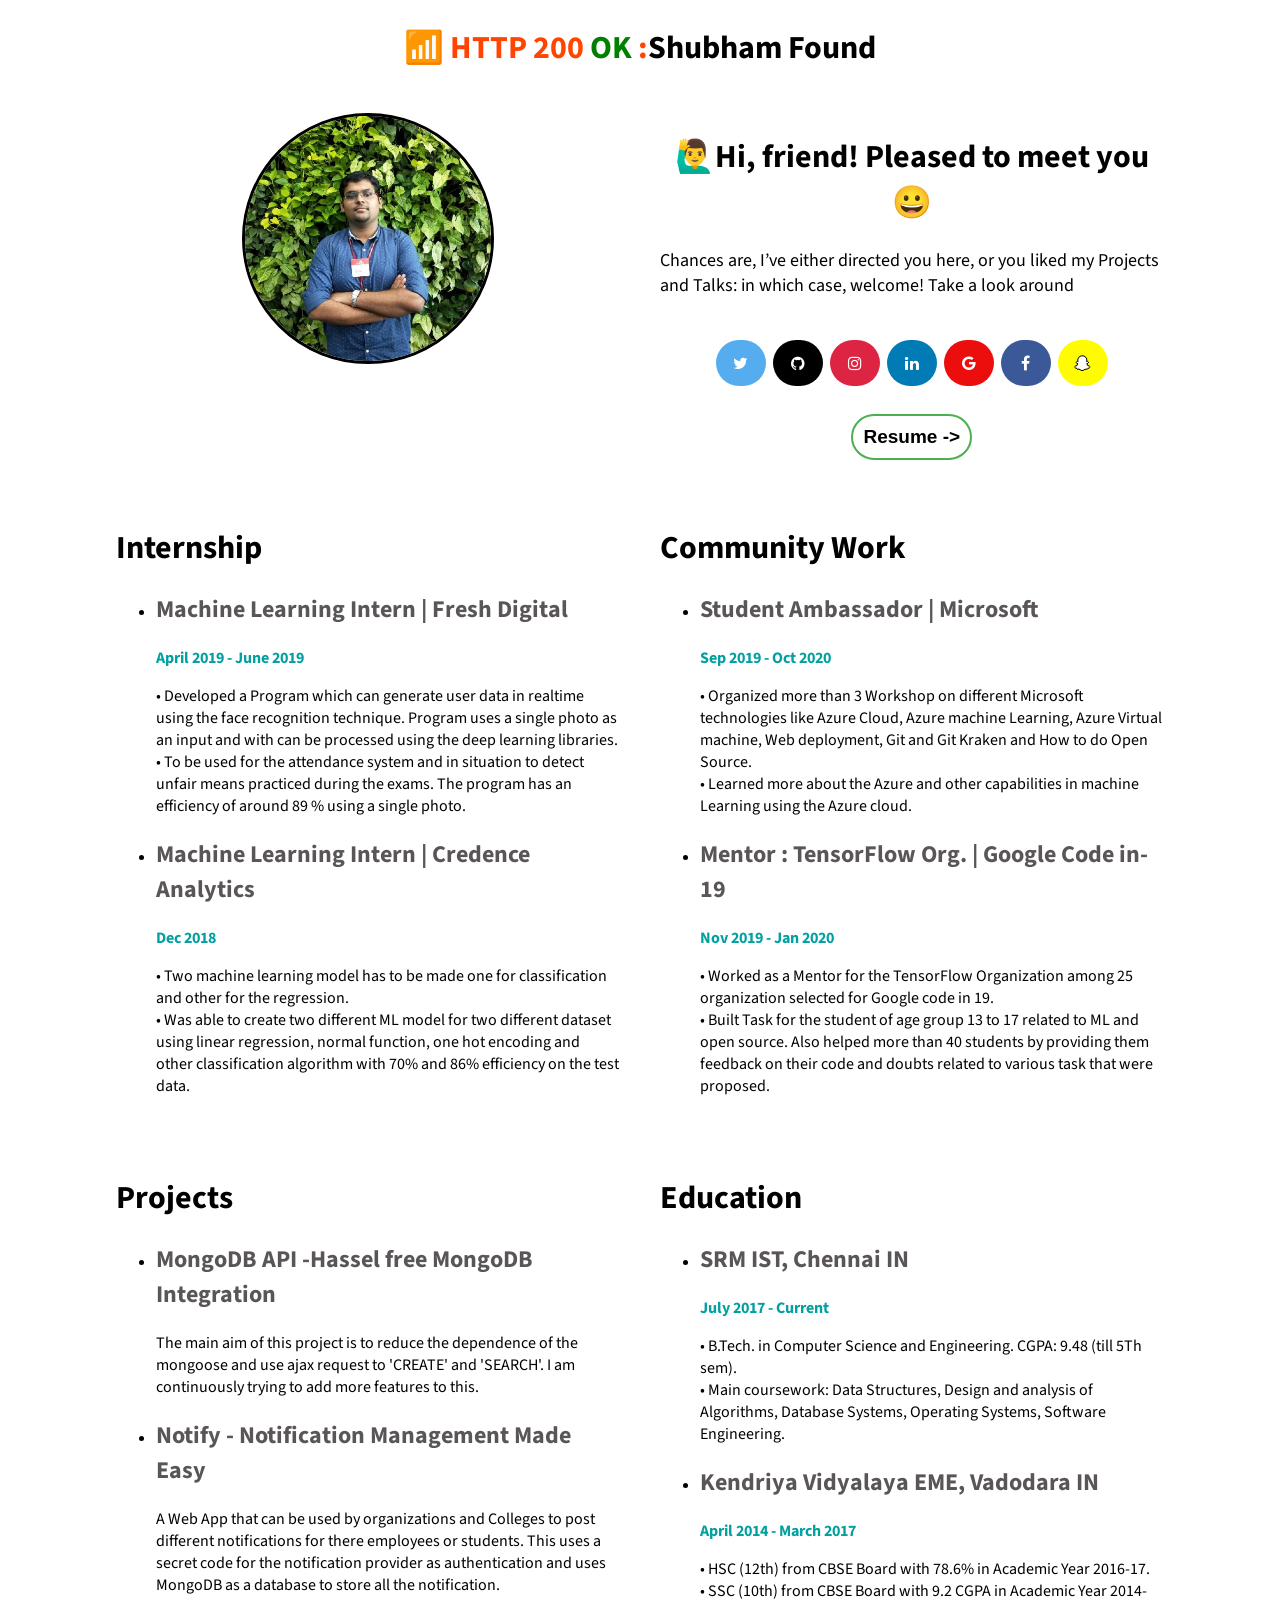
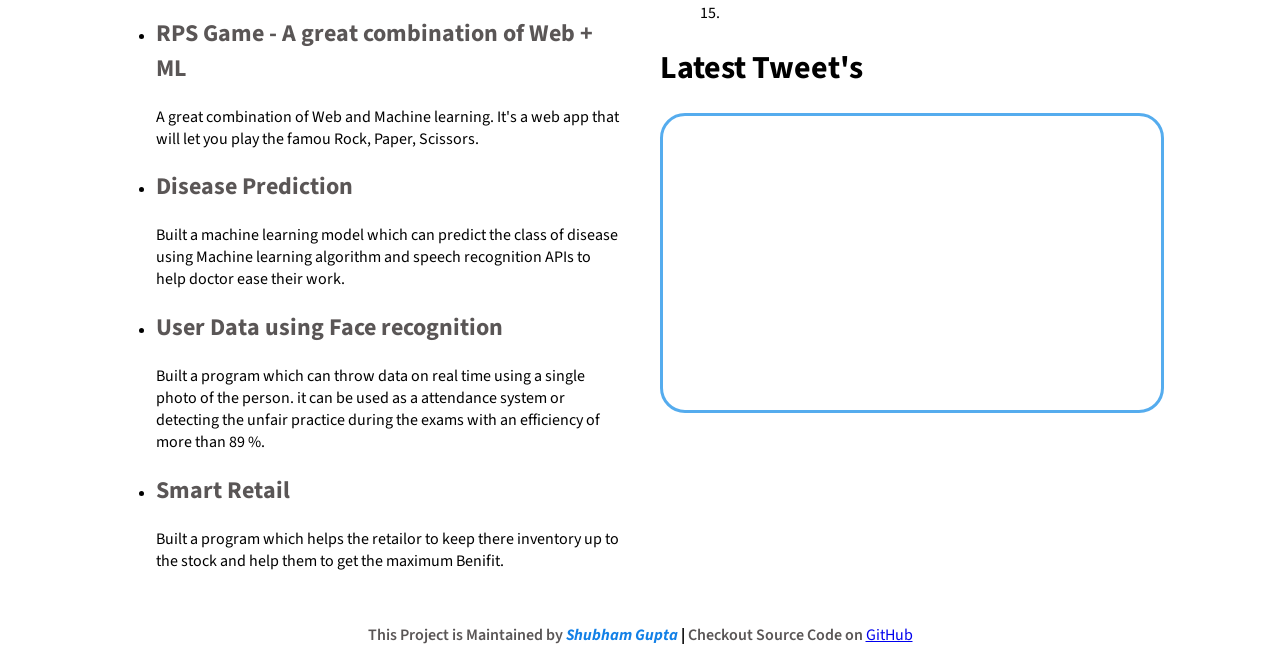
==== commit 5330b3f7: "changes reverted" ====
--- a/index.html
+++ b/index.html
@@ -209,23 +209,15 @@
         </div>
         <!-- foot -->
         <div class="row foot">
-            <div class="column">
-                <div id="views" style=" font-weight: 600;text-align: center;">
-                    <p class="p-head "><button onclick="fetchView()" class="button button1">View
-                            Count</button></p>
-                </div>
-            </div>
-            <div class="column">
-                <p><span class="p-head" style="font-weight: 600;"><b></b>This Project is Maintained by
-                        </b></span>
-                    <span style="color:  rgb(18, 128, 231);"><i><b>Shubham Gupta</b></i></span>
-                </p>
-                <p><span class="p-head" style="font-weight: 600;"><b></b>Checkout Source Code on
-                        </b></span>
-                    <span style="color:  rgb(18, 128, 231);"><a href="https://github.com/shubham15gupta09/myWebsite"
-                            target="_blank">GitHub</a></span>
-                </p>
-            </div>
+            <p><span class="p-head" style="font-weight: 600;"><b></b>This Project is Maintained by
+                    </b></span>
+                <span style="color:  rgb(18, 128, 231);"><i><b>Shubham Gupta</b></i></span><b> | </b>
+
+                <span class="p-head" style="font-weight: 600;"><b></b>Checkout Source Code on
+                    </b></span>
+                <span style="color:  rgb(18, 128, 231);"><a href="https://github.com/shubham15gupta09/myWebsite"
+                        target="_blank">GitHub</a></span>
+            </p>
         </div>
     </div>
 </body>
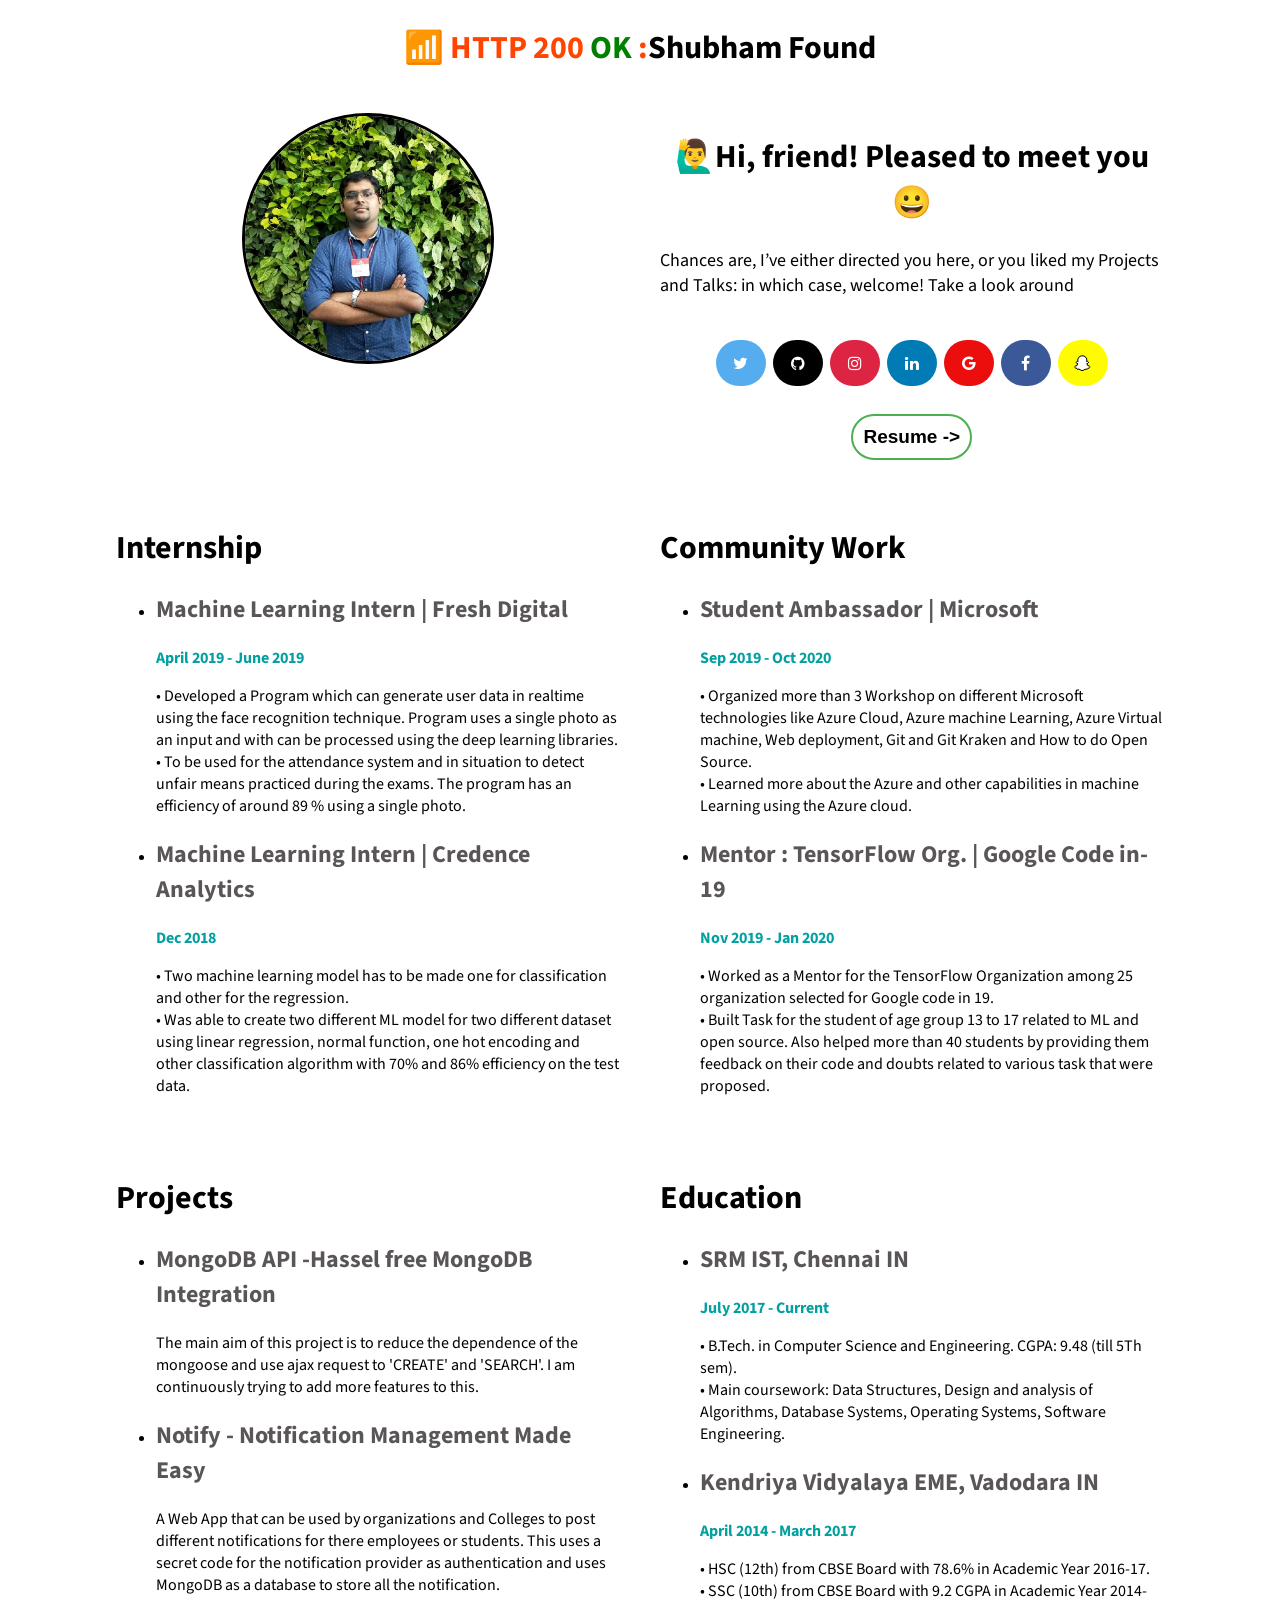
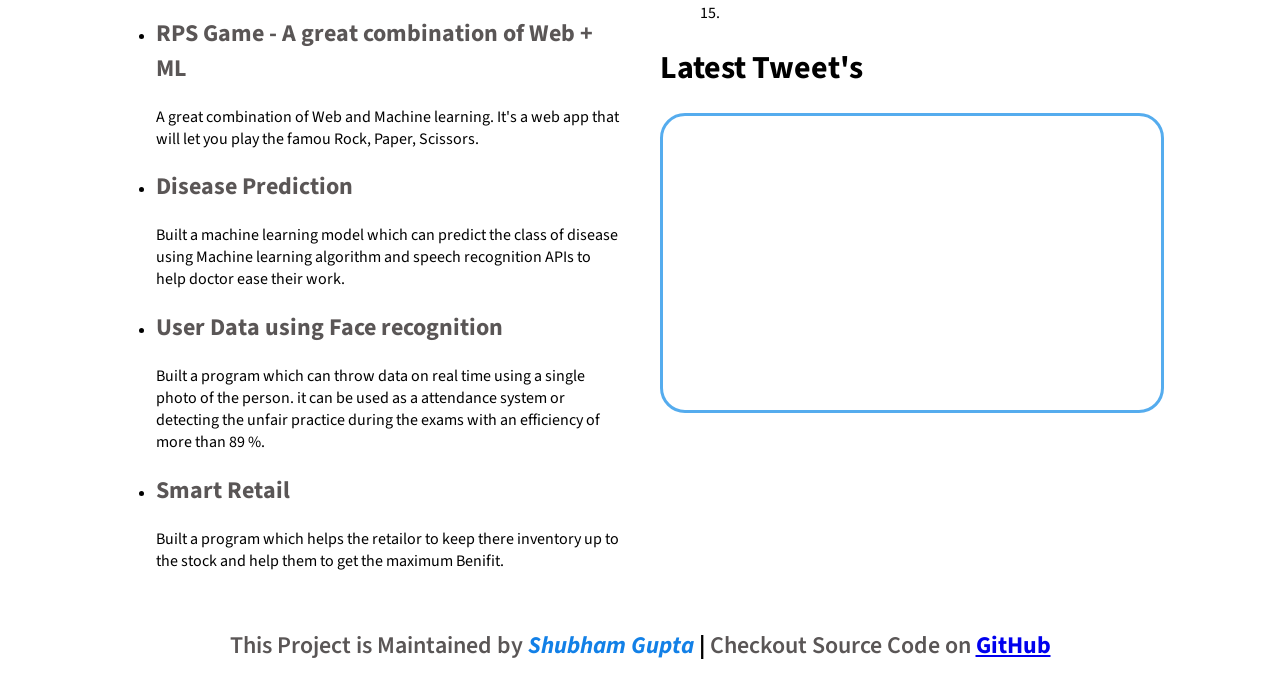
==== commit b7d9764c: "Update index.html" ====
--- a/index.html
+++ b/index.html
@@ -209,7 +209,7 @@
         </div>
         <!-- foot -->
         <div class="row foot">
-            <p><span class="p-head" style="font-weight: 600;"><b></b>This Project is Maintained by
+            <h2><span class="p-head" style="font-weight: 600;"><b></b>This Project is Maintained by
                     </b></span>
                 <span style="color:  rgb(18, 128, 231);"><i><b>Shubham Gupta</b></i></span><b> | </b>
 
@@ -217,9 +217,9 @@
                     </b></span>
                 <span style="color:  rgb(18, 128, 231);"><a href="https://github.com/shubham15gupta09/myWebsite"
                         target="_blank">GitHub</a></span>
-            </p>
+            </h2>
         </div>
     </div>
 </body>
 
-</html>+</html>
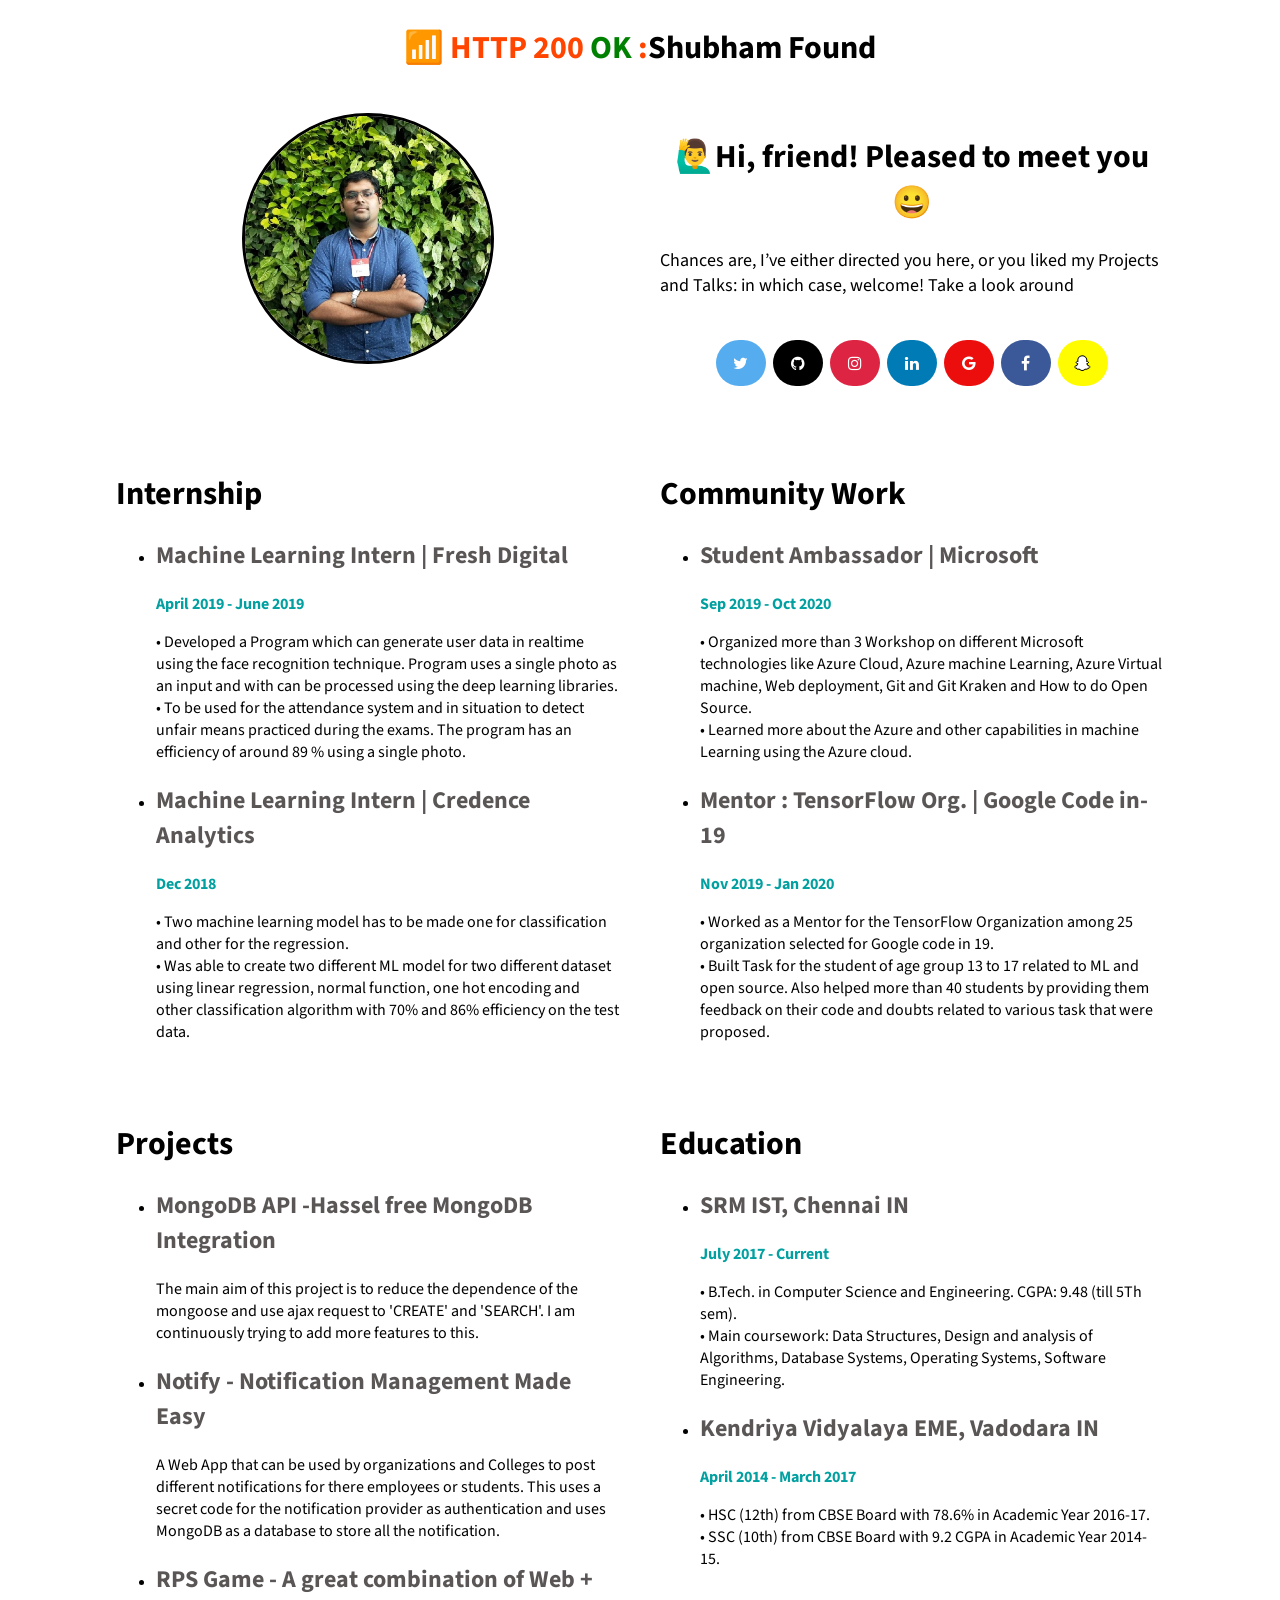
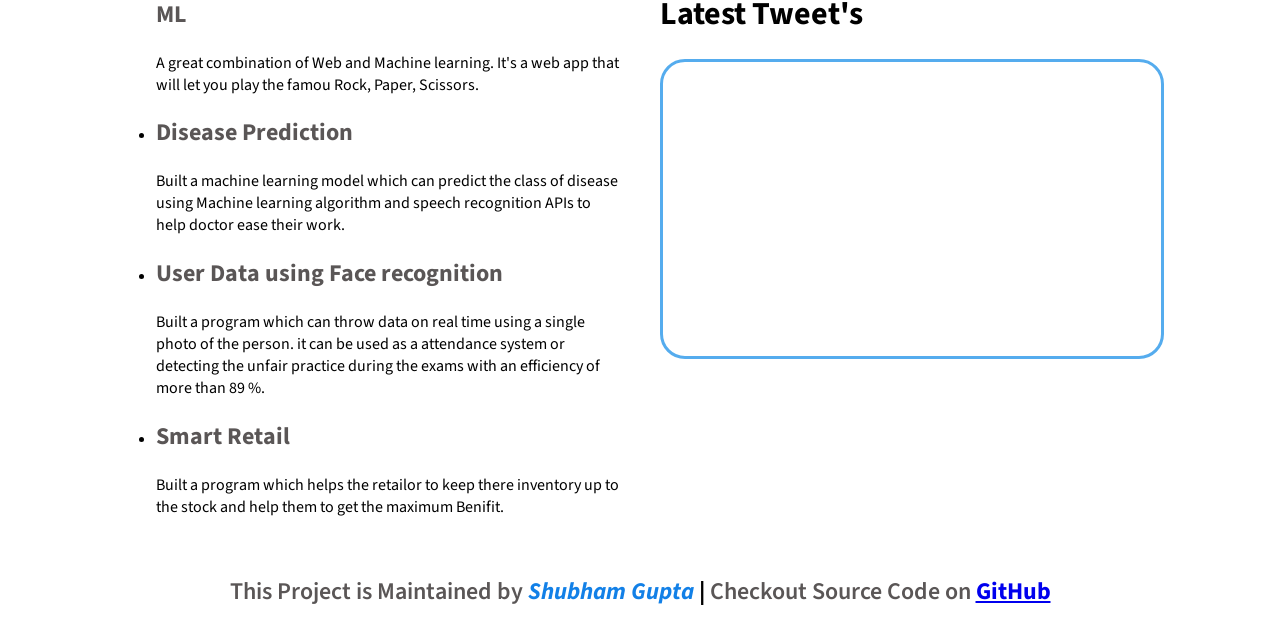
==== commit fd491e97: "Removed the Resume Button" ====
--- a/index.html
+++ b/index.html
@@ -1,45 +1,54 @@
 <!DOCTYPE html>
+
 <html lang="en">
 
 <head>
+
     <title> Shubham Gupta </title>
+    
     <!-- meta tags-->
     <meta charset="UTF-8">
     <meta name="viewport" content="width=device-width, initial-scale=1.0">
     <meta name="google-site-verification" content="a5UndEMAn6W5lJwBcgR5Ch7mLyBsdJVBFI-fOVjQwQM" />
     <meta name="keywords"
         content="web development, web designing, Shubham Gupta, javascript, react, shubham15gupta09 , shubham15gupta9 , shubham15gupta0 ">
-    <meta property="og:image" content="image-main.png">
+    <meta property="og:image" content="image\image-main.png">
     <meta name="author" content="Shubham Gupta">
     <meta property="og:title" content="Shubham Gupta" />
     <meta property="og:url" content="index.html" />
     <meta property="og:image" content="image-main.png" />
     <meta property="og:site_name" content="Shubham Gupta" />
     <meta property="og:description" content="Portfolio" />
+    
     <!-- links-->
-    <link rel="shortcut icon" href="images/image-main.png" type="image/x-icon">
+    <link rel="shortcut icon" href="./image/image-main.png" type="image/x-icon">
     <link href="img/favicon.ico" type="image/x-icon" rel="shortcut icon" />
-    <link rel="stylesheet" href="style.css" />
+    <link rel="stylesheet" href="./css/style.css" />
     <link rel="preconnect" href="https://fonts.gstatic.com">
     <link rel="stylesheet" href="https://cdnjs.cloudflare.com/ajax/libs/font-awesome/4.7.0/css/font-awesome.min.css" />
     <link rel="stylesheet"
         href="https://fonts.googleapis.com/css2?family=Source+Sans+Pro:ital,wght@0,200;0,300;0,400;0,600;0,700;0,900;1,200;1,300;1,400;1,600;1,700;1,900&display=swap" />
-    <!-- scripts-->
-    <script src="script.js"></script>
+    
+        <!-- scripts-->
+    <script src=".js/script.js"></script>
     <script async src="https://platform.twitter.com/widgets.js" charset="utf-8"></script>
+
 </head>
 
 <body>
+
     <div class="main">
+
         <!-- heading -->
         <div class="head">
             <h1><span style="color: orangered;">📶 HTTP 200 <span style="color: green;">OK</span> :</span>Shubham Found
             </h1>
         </div>
+
         <!-- Row ! -->
         <div class="row">
             <div class="column">
-                <img class="image-main" src="image-main.png" alt="Shubham's Image" />
+                <img class="image-main" src="./image/image-main.png" alt="Shubham's Image" />
             </div>
             <div class="column">
                 <div class="row">
@@ -63,12 +72,13 @@
                         class="fa fa-snapchat-ghost"></a>
                 </div>
                 <br />
-                <div class="row" style="align-items: center;text-align: center;">
+<!--                 <div class="row" style="align-items: center;text-align: center;">
                     <a href="https://drive.google.com/file/d/1I-P7HNdcO9Sr2K6dnHz8FF6pgOJkamLp/view?usp=sharing"><button
                             target="_blank" class="button button1"><b>Resume -></b></button></a>
-                </div>
-            </div>
-        </div>
+                </div> -->
+            </div>
+        </div>
+
         <!-- Row 2 -->
         <div class="row">
             <div class="column">
@@ -129,6 +139,7 @@
                 </ul>
             </div>
         </div>
+
         <!-- Row 3 -->
         <div class="row">
             <div class="column">
@@ -207,6 +218,7 @@
                 </div>
             </div>
         </div>
+
         <!-- foot -->
         <div class="row foot">
             <h2><span class="p-head" style="font-weight: 600;"><b></b>This Project is Maintained by
--- a/css/style.css
+++ b/css/style.css
@@ -0,0 +1,218 @@
+@import url("https://fonts.googleapis.com/css2?family=Source+Sans+Pro:ital,wght@0,200;0,300;0,400;0,600;0,700;0,900;1,200;1,300;1,400;1,600;1,700;1,900&display=swap");
+
+* {
+  box-sizing: border-box;
+}
+
+html {
+  scroll-behavior: smooth;
+}
+
+.p-date {
+  color: rgb(2, 160, 160);
+}
+
+.p-head {
+  color: rgb(90, 86, 86);
+}
+
+.head,
+.foot {
+  text-align: center;
+}
+
+.main {
+  font-family: "Source Sans Pro", sans-serif;
+  margin-left: 7%;
+  margin-right: 7%;
+  margin-top: 2%;
+}
+
+.column {
+  float: left;
+  width: 50%;
+  padding: 20px;
+  height: auto;
+  align-items: center;
+}
+
+.row:after {
+  content: "";
+  display: table;
+  clear: both;
+}
+
+.fa {
+  padding: 15px;
+  font-size: 20px;
+  width: 50px;
+  border-radius: 50px;
+  text-align: center;
+  text-decoration: none;
+  margin: 2px 2px;
+}
+
+.fa:hover {
+  opacity: 0.7;
+}
+
+.fa-facebook {
+  background: #3b5998;
+  color: white;
+}
+
+.fa-snapchat-ghost {
+  background: #fffc00;
+  color: white;
+  text-shadow: -1px 0 black, 0 1px black, 1px 0 black, 0 -1px black;
+}
+
+.fa-twitter {
+  background: #55acee;
+  color: white;
+}
+
+.fa-google {
+  background: #ec0d0d;
+  color: white;
+}
+
+.fa-github {
+  background: black;
+  color: white;
+}
+
+.fa-linkedin {
+  background: #007bb5;
+  color: white;
+}
+
+.fa-instagram {
+  background: rgb(221, 36, 67);
+  color: white;
+}
+
+.image-main {
+  border-radius: 50%;
+  display: block;
+  width: 50%;
+  margin-left: auto;
+  margin-right: auto;
+  border: 3px solid black;
+}
+
+.button {
+  background-color: #4caf50;
+  border: none;
+  color: white;
+  padding: 10px 10px;
+  text-align: center;
+  text-decoration: none;
+  display: inline-block;
+  font-size: 19px;
+  margin: 4px 2px;
+  transition-duration: 0.4s;
+  cursor: pointer;
+}
+
+.button1 {
+  background-color: white;
+  color: black;
+  border-radius: 50px;
+  border: 2px solid #4caf50;
+}
+
+.button1:hover {
+  background-color: #4caf50;
+  color: white;
+}
+
+.tweet {
+  overflow-y: scroll;
+  align-items: center;
+  text-align: center;
+  border-radius: 25px;
+  overflow-y: scroll;
+  border: 3px solid #55acee;
+  height: 300px;
+  width: auto;
+  -ms-overflow-style: none;
+  scrollbar-width: none;
+}
+
+.tweet::-webkit-scrollbar {
+  display: none;
+}
+
+.tweet-condition-right {
+  display: none;
+}
+
+.loader {
+  border: 2px solid #f3f3f3;
+  border-radius: 50%;
+  border-top: 5px solid #3498db;
+  width: 20px;
+  height: 20px;
+  -webkit-animation: spin 2s linear infinite;
+  animation: spin 2s linear infinite;
+}
+
+@-webkit-keyframes spin {
+  0% {
+    -webkit-transform: rotate(0deg);
+  }
+
+  100% {
+    -webkit-transform: rotate(360deg);
+  }
+}
+
+@keyframes spin {
+  0% {
+    transform: rotate(0deg);
+  }
+
+  100% {
+    transform: rotate(360deg);
+  }
+}
+
+@media screen and (max-width: 600px) {
+  .column {
+    width: 100%;
+  }
+
+  .head {
+    font-size: small;
+  }
+
+  .image-main {
+    border-radius: 50%;
+    display: block;
+    width: 65%;
+    margin-left: auto;
+    margin-right: auto;
+    border: 3px solid black;
+  }
+
+  .fa {
+    padding: 10px;
+    font-size: 15px;
+    width: 40px;
+    border-radius: 50px;
+    text-align: center;
+    text-decoration: none;
+    margin: 2px 2px;
+  }
+
+  .hi-firend {
+    font-size: x-large;
+  }
+
+  .main {
+    margin-left: 2px;
+    margin-right: 2px;
+    margin-top: 1%;
+  }
+}
